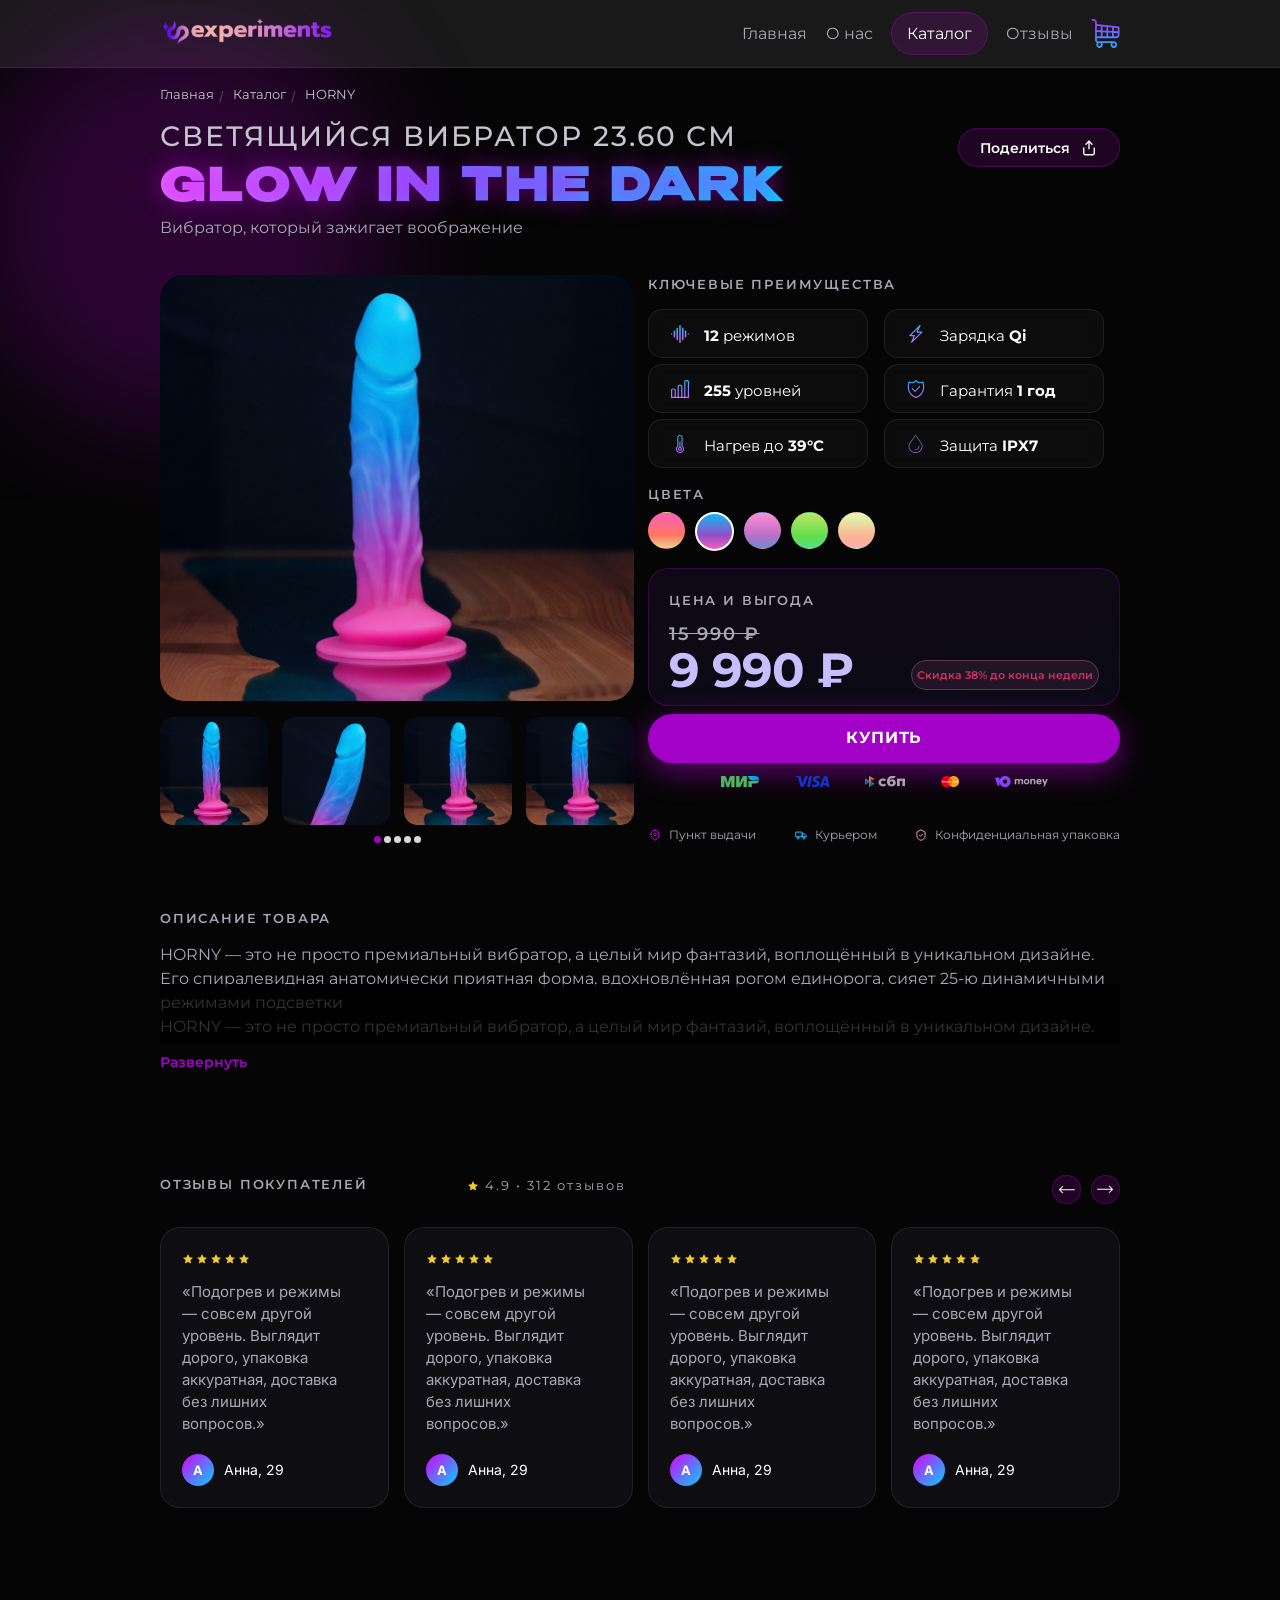
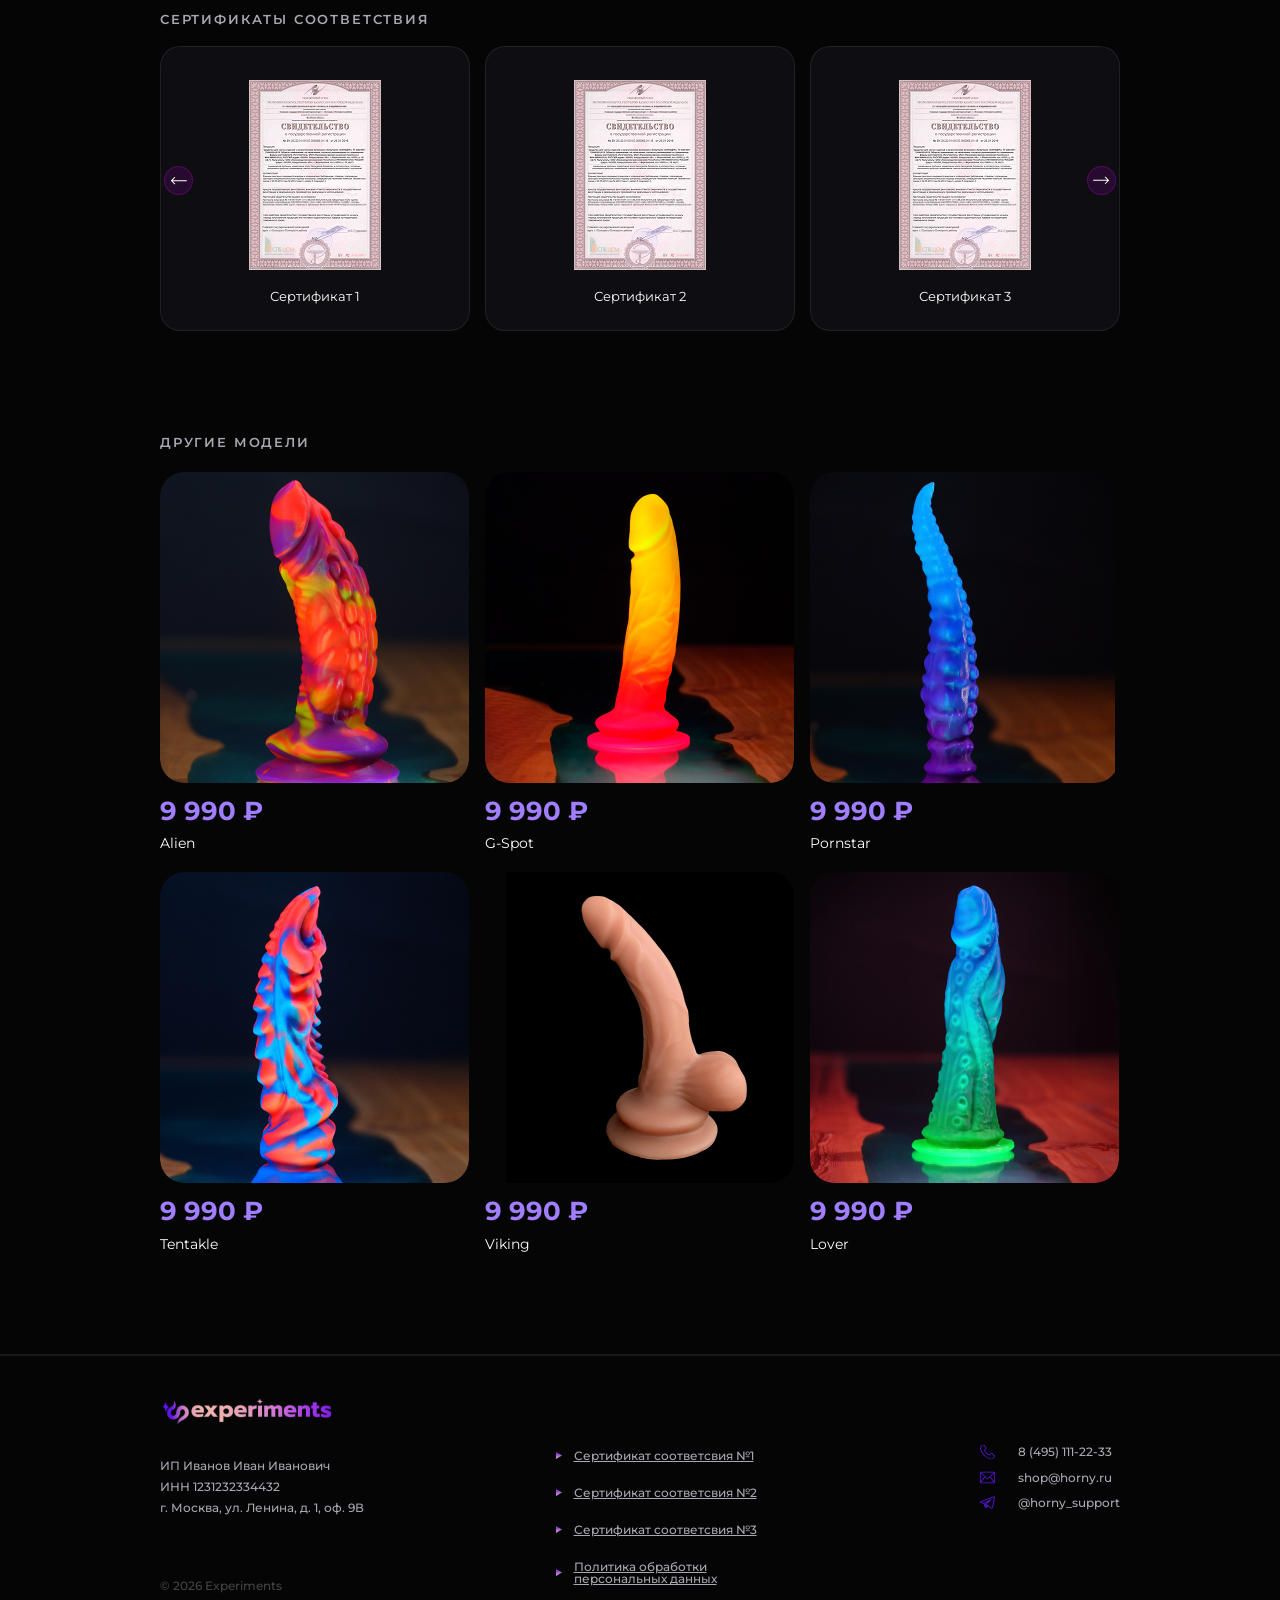
==== index.html @ c132670d "add files" ====
<!DOCTYPE html>
<html lang="en">
<head>
    <meta charset="UTF-8">
    <meta name="viewport" content="width=device-width, initial-scale=1, minimum-scale=1, maximum-scale=1" /
    <title></title>
    <link rel="preconnect" href="https://fonts.googleapis.com">
    <link rel="preconnect" href="https://fonts.gstatic.com" crossorigin>
    <link href="https://fonts.googleapis.com/css2?family=Inter:ital,opsz,wght@0,14..32,100..900;1,14..32,100..900&family=Montserrat:ital,wght@0,100..900;1,100..900&display=swap" rel="stylesheet">

    <link rel="stylesheet" href="css/swiper-bundle.min.css">
    <link rel="stylesheet" href="css/main.css">
</head>
<body>
<header>
    <nav class="nav">
        <div class="container">
            <div class="nav__content df a-center">
                <a href="/" class="nav__logo">
                    <img src="images/logo.svg" alt="logo">
                </a>
                <ul class="menu df a-center ">
                    <li class="menu__item">
                        <a href="" class="menu__link">Главная</a>
                    </li>
                    <li class="menu__item">
                        <a href="" class="menu__link">О нас</a>
                    </li>
                    <li class="menu__item menu__item--active">
                        <a href="" class="menu__link">Каталог</a>
                    </li>
                    <li class="menu__item">
                        <a href="" class="menu__link">Отзывы</a>
                    </li>
                </ul>
                <button class="btn btn__cart">
                </button>

                <button class="btn btn__menu">
                </button>
            </div>
        </div>
    </nav>
</header>
<main>
    <section class="product">
        <div class="container">
            <ul class="breadcrumbs df a-center">
                <li class="breadcrumbs__item pr">
                    <a href="" class="breadcrumbs__link">Главная   </a>
                </li>
                <li class="breadcrumbs__item pr">
                    <a href="" class="breadcrumbs__link">Каталог   </a>
                </li>
                <li class="breadcrumbs__item pr breadcrumbs__item--current">
                    <a href="" class="breadcrumbs__link">HORNY   </a>
                </li>
            </ul>
            <div class="product__top df j-spc-btw">
                <div class="product__top--left">
                    <div class="product__sub">СВЕТЯЩИЙСЯ ВИБРАТОР 23.60 СМ</div>
                    <h1 class="product__title">GLOW IN THE DARK </h1>
                    <h1 class="product__title product__title--mob">HORNY</h1>
                    <p class="product__desc">Вибратор, который зажигает воображение</p>
                </div>
                <div class="product__top--right">
                    <button class="btn btn__share">
                        Поделиться
                    </button>
                </div>

            </div>
            <div class="product__bottom df">
                <div class="product__gallery">
                    <div style="" class="product-gallery swiper">
                        <div class="swiper-wrapper">
                            <div class="swiper-slide">
                                <img src="images/product1.png" alt="product1">
                            </div>
                            <div class="swiper-slide">
                                <img src="images/product1.png" alt="product1">
                            </div>
                            <div class="swiper-slide">
                                <img src="images/product1.png" alt="product1">
                            </div>
                            <div class="swiper-slide">
                                <img src="images/product1.png" alt="product1">
                            </div>
                            <div class="swiper-slide">
                                <img src="images/product1.png" alt="product1">
                            </div>

                        </div>
                    </div>
                    <div thumbsSlider="" class="swiper product-thumb">
                        <div class="swiper-wrapper">
                            <div class="swiper-slide">
                                <img src="images/product1.png" alt="product1">
                            </div>
                            <div class="swiper-slide">
                                <img src="images/product2.png" alt="product1">
                            </div>
                            <div class="swiper-slide">
                                <img src="images/product3.png" alt="product1">
                            </div>
                            <div class="swiper-slide">
                                <img src="images/product4.png" alt="product1">
                            </div>
                            <div class="swiper-slide">
                                <img src="images/product5.png" alt="product1">
                            </div>
                        </div>
                        <div class="swiper-pagination"></div>
                    </div>
                </div>
                <div class="product__info">
                    <div class="product__features">
                        <h3 class="product__info--title">Ключевые преимущества</h3>
                        <div class="features df f-wrap">
                            <div class="feature__item pr"><span>12</span> режимов</div>
                            <div class="feature__item pr">Зарядка <span> Qi</span></div>
                            <div class="feature__item pr"><span>255</span> уровней</div>
                            <div class="feature__item pr">Гарантия <span>1 год</span></div>
                            <div class="feature__item pr">Нагрев до <span>39°C</span></div>
                            <div class="feature__item pr">Защита <span>IPX7</span></div>
                        </div>
                    </div>
                    <div class="product__color">
                        <h3 class="product__info--title">Цвета</h3>
                        <div class="colors df f-wrap">
                            <div class="color__item pr"><span></span></div>
                            <div class="color__item color__item--selected pr"><span></span></div>
                            <div class="color__item pr"><span></span></div>
                            <div class="color__item pr"><span></span></div>
                            <div class="color__item pr"><span></span></div>
                        </div>
                    </div>
                    <div class="product__price">
                        <h3 class="product__info--title">Цена и выгода</h3>
                        <div class="price df a-end j-spc-btw">
                            <div class="price__left df f-column j-end">
                                <span class="old__price">15 990 ₽</span>
                                <span class="current__price">9 990 ₽</span>
                            </div>
                            <div class="price__right">
                                <span class="price__sale">Скидка 38% до конца недели</span>
                            </div>
                        </div>
                    </div>
                    <button class="btn btn__buy">
                        Купить
                    </button>
                    <p class="mob__text dn">Конфиденциальная упаковка · Безопасная оплата</p>
                    <div class="pay__list df j-center a-center">
                        <img src="images/mir.png" alt="mir">
                        <img src="images/visa.png" alt="visa">
                        <img src="images/sbp.png" alt="sbp">
                        <img src="images/master.png" alt="master">
                        <img src="images/yumoney.png" alt="yumoney">
                    </div>
                    <div class="delivery__list df j-spc-btw">
                        <div class="delivery__item df a-center">
                            <svg xmlns="http://www.w3.org/2000/svg" width="14" height="14" viewBox="0 0 14 14" fill="none">
                                <path d="M7 12.2507C7 12.2507 11.0833 9.62565 11.0833 6.41732C11.0833 5.88109 10.9777 5.35011 10.7725 4.85469C10.5673 4.35928 10.2665 3.90914 9.88736 3.52996C9.50818 3.15079 9.05804 2.85002 8.56263 2.64481C8.06722 2.4396 7.53624 2.33398 7 2.33398C6.46377 2.33398 5.93279 2.4396 5.43738 2.64481C4.94197 2.85002 4.49182 3.15079 4.11265 3.52996C3.73348 3.90914 3.4327 4.35928 3.2275 4.85469C3.02229 5.35011 2.91667 5.88109 2.91667 6.41732C2.91667 9.62565 7 12.2507 7 12.2507Z" stroke="#D900FF"/>
                                <path d="M6.99999 7.69948C7.70876 7.69948 8.28333 7.12491 8.28333 6.41615C8.28333 5.70738 7.70876 5.13281 6.99999 5.13281C6.29123 5.13281 5.71666 5.70738 5.71666 6.41615C5.71666 7.12491 6.29123 7.69948 6.99999 7.69948Z" stroke="#D900FF"/>
                            </svg>
                            Пункт выдачи
                        </div>
                        <div class="delivery__item df a-center">
                            <svg xmlns="http://www.w3.org/2000/svg" width="14" height="14" viewBox="0 0 14 14" fill="none">
                                <path d="M1.75 4.08398H8.16667V8.75065H1.75V4.08398Z" stroke="#24BAFF"/>
                                <path d="M8.16666 5.83398H10.5L12.25 7.58398V8.75065H8.16666V5.83398Z" stroke="#24BAFF" stroke-linejoin="round"/>
                                <path d="M4.08333 11.0833C4.72766 11.0833 5.25 10.561 5.25 9.91667C5.25 9.27233 4.72766 8.75 4.08333 8.75C3.439 8.75 2.91666 9.27233 2.91666 9.91667C2.91666 10.561 3.439 11.0833 4.08333 11.0833Z" stroke="#24BAFF"/>
                                <path d="M9.91667 11.0833C10.561 11.0833 11.0833 10.561 11.0833 9.91667C11.0833 9.27233 10.561 8.75 9.91667 8.75C9.27233 8.75 8.75 9.27233 8.75 9.91667C8.75 10.561 9.27233 11.0833 9.91667 11.0833Z" stroke="#24BAFF"/>
                            </svg>
                            Курьером
                        </div>
                        <div class="delivery__item df a-center">
                            <svg xmlns="http://www.w3.org/2000/svg" width="14" height="14" viewBox="0 0 14 14" fill="none">
                                <path d="M7 1.75L11.0833 4.08333V7.58333C11.0833 10.2083 9.21667 11.9 7 12.25C4.78333 11.9 2.91667 10.2083 2.91667 7.58333V4.08333L7 1.75Z" stroke="#EC9FB3" stroke-linejoin="round"/>
                                <path d="M5.54167 7.29167L6.59167 8.34167L8.63333 6.125" stroke="#EC9FB3" stroke-linecap="round" stroke-linejoin="round"/>
                            </svg>
                            Конфиденциальная упаковка
                        </div>
                    </div>
                </div>
            </div>
            <div class="product__more">
                <h3 class="product__info--title">Описание товара</h3>
                <div class="product__more--desc">
                    <p>HORNY — это не просто премиальный вибратор, а целый мир фантазий, воплощённый в уникальном дизайне. Его спиралевидная анатомически приятная форма, вдохновлённая рогом единорога, сияет 25-ю динамичными режимами подсветки
                       <br> HORNY — это не просто премиальный вибратор, а целый мир фантазий, воплощённый в уникальном дизайне. Его спиралевидная анатомически приятная форма, вдохновлённая рогом единорога, сияет 25-ю динамичными режимами подсветки

                    </p>

                </div>
                <button class="btn btn__more">Развернуть</button>
            </div>

        </div>
    </section>
    <section class="reviews">
        <div class="container">
            <div class="reviews__top df">
                <h2 class="section__title">Отзывы покупателей</h2>
                <div class="review__info df a-center">
                    <svg xmlns="http://www.w3.org/2000/svg" width="10" height="10" viewBox="0 0 10 10" fill="none">
                        <path d="M5 0L6.545 3.13L10 3.635L7.5 6.07L8.09 9.51L5 7.885L1.91 9.51L2.5 6.07L0 3.635L3.455 3.13L5 0Z" fill="#F1C82E"/>
                    </svg>
                    <span>4.9 • 312 отзывов</span>

                </div>
                <div class="swiper-button-next"></div>
                <div class="swiper-button-prev"></div>
            </div>
            <div class="review__list swiper">
                <div class="swiper-wrapper">
                    <div class="swiper-slide review__item">
                        <img src="images/star.svg" alt="star">
                        <p class="review__text">«Подогрев и режимы
                            — совсем другой
                            уровень. Выглядит
                            дорого, упаковка
                            аккуратная, доставка
                            без лишних
                            вопросов.»</p>
                        <div class="review__author df a-center">
                            <div class="review__img">
                                А
                            </div>
                            Анна, 29
                        </div>
                    </div>
                    <div class="swiper-slide review__item">
                        <img src="images/star.svg" alt="star">
                        <p class="review__text">«Подогрев и режимы
                            — совсем другой
                            уровень. Выглядит
                            дорого, упаковка
                            аккуратная, доставка
                            без лишних
                            вопросов.»</p>
                        <div class="review__author df a-center">
                            <div class="review__img">
                                А
                            </div>
                            Анна, 29
                        </div>
                    </div>
                    <div class="swiper-slide review__item">
                        <img src="images/star.svg" alt="star">
                        <p class="review__text">«Подогрев и режимы
                            — совсем другой
                            уровень. Выглядит
                            дорого, упаковка
                            аккуратная, доставка
                            без лишних
                            вопросов.»</p>
                        <div class="review__author df a-center">
                            <div class="review__img">
                                А
                            </div>
                            Анна, 29
                        </div>
                    </div>
                    <div class="swiper-slide review__item">
                        <img src="images/star.svg" alt="star">
                        <p class="review__text">«Подогрев и режимы
                            — совсем другой
                            уровень. Выглядит
                            дорого, упаковка
                            аккуратная, доставка
                            без лишних
                            вопросов.»
                            «Подогрев и режимы
                            — совсем другой
                            уровень. Выглядит
                            дорого, упаковка
                            аккуратная, доставка
                            без лишних
                            вопросов.»</p>
                        <div class="review__author df a-center">
                            <div class="review__img">
                                А
                            </div>
                            Анна, 29
                        </div>
                    </div>
                    <div class="swiper-slide review__item">
                        <img src="images/star.svg" alt="star">
                        <p class="review__text">«Подогрев и режимы
                            — совсем другой
                            уровень. Выглядит
                            дорого, упаковка
                            аккуратная, доставка
                            без лишних
                            вопросов.»</p>
                        <div class="review__author df a-center">
                            <div class="review__img">
                                А
                            </div>
                            Анна, 29
                        </div>
                    </div>
                    <div class="swiper-slide review__item">
                        <img src="images/star.svg" alt="star">
                        <p class="review__text">«Подогрев и режимы
                            — совсем другой
                            уровень. Выглядит
                            дорого, упаковка
                            аккуратная, доставка
                            без лишних
                            вопросов.»</p>
                        <div class="review__author df a-center">
                            <div class="review__img">
                                А
                            </div>
                            Анна, 29
                        </div>
                    </div>
                    <div class="swiper-slide review__item">
                        <img src="images/star.svg" alt="star">
                        <p class="review__text">«Подогрев и режимы
                            — совсем другой
                            уровень. Выглядит
                            дорого, упаковка
                            аккуратная, доставка
                            без лишних
                            вопросов.»</p>
                        <div class="review__author df a-center">
                            <div class="review__img">
                                А
                            </div>
                            Анна, 29
                        </div>
                    </div>
                </div>
                <div class="swiper-pagination"></div>
            </div>
        </div>
    </section>
    <section class="certificates">
        <div class="container">
            <h2 class="section__title">Сертификаты соответствия</h2>
            <div class="certificate__list swiper  df">
                <div class="swiper-wrapper">
                    <div class="swiper-slide">
                        <div class="certificate__item">
                            <img src="images/certificate.png" alt="certificate">
                            <h3>Сертификат 1</h3>
                        </div>
                    </div>
                    <div class="swiper-slide">
                        <div class="certificate__item">
                            <img src="images/certificate.png" alt="certificate">
                            <h3>Сертификат 2</h3>
                        </div>
                    </div>
                    <div class="swiper-slide">
                        <div class="certificate__item">
                            <img src="images/certificate.png" alt="certificate">
                            <h3>Сертификат 3</h3>
                        </div>
                    </div>
                </div>
                <div class="swiper-button-next"></div>
                <div class="swiper-button-prev"></div>
            </div>
        </div>
    </section>
    <section class="related">
        <div class="container">
            <h2 class="section__title">Другие модели</h2>
            <div class="product__list df f-wrap">
                <div class="product__item">
                    <img src="images/p1.png" alt="p1">
                    <h3 class="product__item--price">9 990 ₽</h3>
                    <h4 class="product__item--title">Alien</h4>
                </div>
                <div class="product__item">
                    <img src="images/p2.png" alt="p1">
                    <h3 class="product__item--price">9 990 ₽</h3>
                    <h4 class="product__item--title">G-Spot</h4>
                </div>
                <div class="product__item">
                    <img src="images/p3.png" alt="p1">
                    <h3 class="product__item--price">9 990 ₽</h3>
                    <h4 class="product__item--title">Pornstar</h4>
                </div>
                <div class="product__item">
                    <img src="images/p4.png" alt="p1">
                    <h3 class="product__item--price">9 990 ₽</h3>
                    <h4 class="product__item--title">Tentakle</h4>
                </div>
                <div class="product__item">
                    <img src="images/p5.png" alt="p1">
                    <h3 class="product__item--price">9 990 ₽</h3>
                    <h4 class="product__item--title">Viking</h4>
                </div>
                <div class="product__item">
                    <img src="images/p6.png" alt="p1">
                    <h3 class="product__item--price">9 990 ₽</h3>
                    <h4 class="product__item--title">Lover</h4>
                </div>

            </div>
        </div>
    </section>
</main>
<footer>
    <div class="container">
        <div class="footer__top">
            <a href="/" class="footer__logo">
                <img src="images/logo.svg" alt="logo">
            </a>
        </div>
        <div class="footer__content df j-spc-btw">
            <div class="footer__col">

                <p>ИП Иванов Иван Иванович <br>
                ИНН 1231232334432 <br>
                г. Москва, ул. Ленина, д. 1, оф. 9В</p>
            </div>
            <div class="footer__col">
                <a href="" class="footer__link">Сертификат соответсвия №1</a>
                <a href="" class="footer__link">Сертификат соответсвия №2</a>
                <a href="" class="footer__link">Сертификат соответсвия №3</a>
                <a href="" class="footer__link">Политика обработки персональных данных</a>
            </div>
            <div class="footer__col">
                <a href="tel:8 (495) 111-22-33" class="footer__tel df">8 (495) 111-22-33</a>
                <a href="mailto:shop@horny.ru" class="footer__email df">shop@horny.ru</a>
                <a href="https://t.me/horny_support" class="footer__tg df">@horny_support</a>
            </div>
        </div>
        <div class="footer__bottom">
            <p>© 2026 Experiments</p>
        </div>
    </div>
</footer>
<script src="js/swiper-bundle.min.js"></script>
<script src="js/main.js"></script>
</body>
</html>
---- css/main.css ----
@font-face {
    font-family: 'Benzin-Bold';
    src: url('../fonts/benzin-bold.woff2') format('woff');
}
*{
    box-sizing: border-box;
    padding: 0;
    margin: 0;
    font-family: "Montserrat", sans-serif;
    z-index: 1;
    color: #A8A8B3;
}

body{
    background: #050505;
    position: relative;

}
body:before{
    content: '';
    background: url('../images/bg.svg') no-repeat;
    position: absolute;
    top: 0;
    left: 0;
    width: 500px;
    height: 500px;
    z-index: 0;
}
img{
    max-width: 100%;
}
.df{
    display: flex;
}
.dn{
    display: none;
}
.pr{
    position: relative;
}
.a-center{
    align-items: center;
}
.j-center{
    justify-content: center;
}
.j-spc-btw{
    justify-content: space-between;
}
.j-end{
    justify-content: flex-end;
}
.f-wrap{
    flex-wrap: wrap;
}
.a-end{
    align-items: flex-end;
}
.f-column{
    flex-direction: column;
}
a{
    text-decoration: none;
}
a:hover{
    color: #DD7FB7;
}
ul{
    list-style: none;
}
.container{
    max-width: 960px;
    width: 100%;
    margin: 0 auto;
    height: 100%;
}

.btn{
    display: flex;
    align-items: center;
    justify-content: center;
    border: none;
    background: transparent;
    cursor: pointer;
    position: relative;
    transition: all .3s;
}

header{
    background: #FFFFFF14;
    border-bottom: 1px solid #FFFFFF14;
    padding-top: 14.5px;
    padding-bottom: 14.5px;
    height: 68px;
}
.nav{
    height: 100%;
}
.nav__content{
    height: 100%;
}
.menu{
    margin-left: auto;
    gap: 17px;
}
.menu__link{

    border-radius: 999px;
    border: 1px solid transparent;
    color: #A8A8B3;
    transition: all .3s;
}
.menu__item--active .menu__link{
    background: rgba(217, 0, 255, 0.11999999731779099);
    border: 1px solid rgba(217, 0, 255, 0.25);
    color: #fff;
    padding: 11px 15px;
}
.btn__cart{
    width: 29px;
    height: 29px;
    background: url('../images/cart.svg') no-repeat;
    background-size: 100% 100%;
    margin-left: 17px;
}

.breadcrumbs{
    gap: 19px;
    margin-top: 16px;
}
.breadcrumbs__item:not(:last-child):after{
    content: '/';
    font-family: 'Inter', sans-serif;
    font-weight: 400;
    font-size: 13px;
    line-height: 20px;
    text-align: left;
    position: absolute;
    color: rgba(255, 255, 255, 0.25);
    right: -10px;
    top: 2px;
}
.breadcrumbs__link{
    font-weight: 400;
    font-size: 13px;
    line-height: 20px;
    color: #c5c5cf;
}
.breadcrumbs__link:hover{
    color: #DD7FB7;
}
.breadcrumbs__item--current .breadcrumbs__link{
    pointer-events: none;
}
.product__top{
    margin-top: 24px;
}
.product__sub{
    font-weight: 500;
    font-size: 28px;
    line-height: 16.5px;
    letter-spacing: 1.98px;
    text-align: left;
    text-transform: uppercase;
    color: #c5c5cf;
    margin-bottom: 9px;
}
.product__title{
    font-size: 43px;
    line-height: 72px;
    letter-spacing: 4.32px;
    text-align: left;
    font-family: 'Benzin-Bold', sans-serif;
   background: linear-gradient(90deg, #E066FF 0%, #7B61FF 45%, #00D2FF 100%);
    text-shadow: 0px 0px 24px rgba(217, 0, 255, 0.45);
    color: transparent;
    background-clip: text;
}
.product__title--mob{
    display: none;
}
.product__desc{
    font-weight: 400;
    font-size: 16px;
    line-height: 24px;
    text-align: left;
    margin-top: -10px;
    color: #a8a8b3;
}
.btn__share{
    width: 162px;
    height: 39px;
    border-radius: 999px;
    padding: 8px 21px;
    justify-content: flex-start;
    background: rgba(217, 0, 255, 0.11999999731779099);

    border: 1px solid rgba(217, 0, 255, 0.25);

    color: #ffffff;
    font-size: 14px;
    font-weight: 600;

}
.btn__share:after{
    content: '';
    position: absolute;
    width: 18px;
    height: 18px;
    right: 21px;
    background: url('../images/share.svg') no-repeat;
}
.product__bottom{
    gap: 14px;
    margin-top: 35px;
}
.product__gallery{
    max-width: 474px;
    width: 100%;
}

.product__info{
    width: calc(100% - 458px);

}

.product__info--title{
    font-weight: 600;
    font-size: 13px;
    line-height: 19.5px;
    letter-spacing: 1.82px;
    text-align: left;
    text-transform: uppercase;

    color: #a8a8b3;
    margin-bottom: 15px;
}
.features{
    gap: 6px 16px;
}
.feature__item{
    width: calc(100%/2 - 16px);
    padding: 15px 22px 15px 55px;
    background: rgba(255, 255, 255, 0.029999999329447746);
    border: 1px solid rgba(255, 255, 255, 0.08);
    border-radius: 14px;
    font-weight: 400;
    font-size: 15px;
    line-height: 22.799999237060547px;
    text-align: left;
    color: #ffffff;
    backdrop-filter: blur(8px);
    height: 49px;
}
.feature__item span{
    font-weight: 700;
    color: #ffffff;
}
.feature__item:before{
    content: '';
    position: absolute;
    width: 18px;
    height: 18px;
    left: 22px;
    top: 50%;
    transform: translateY(-50%);
}
.feature__item:first-child:before{
    background: url(../images/f1.svg) no-repeat;
    background-size: 100%;
}
.feature__item:nth-child(2):before{
    background: url(../images/f2.svg) no-repeat;
    background-size: 100% 100%;
}
.feature__item:nth-child(3):before{
    background: url(../images/f3.svg) no-repeat;
    background-size: 100% 100%;
}
.feature__item:nth-child(4):before{
    background: url(../images/f4.svg) no-repeat;
    background-size: 100% 100%;
}
.feature__item:nth-child(5):before{
    background: url(../images/f5.svg) no-repeat;
    background-size: 100% 100%;
}
.feature__item:nth-child(6):before{
    background: url(../images/f6.svg) no-repeat;
    background-size: 100% 100%;
}
.product__color{
    margin-top: 17px;
}
.colors{
    gap: 10px;
}
.color__item{
    width: 35px;
    height: 35px;
    border-radius: 100%;
    border: 1px solid transparent;
    overflow: hidden;
    box-sizing: content-box;
}
.product__color .product__info--title{
    margin-bottom: 7px;
}

.color__item--selected{
    border: 2px solid #FFFFFF;
}

.color__item:first-child{
    background: linear-gradient(180deg, #FE5EBA 0%, #FF7862 63.94%, #E4D589 100%);

}
.color__item:nth-child(2){
    background: linear-gradient(180deg, #10B9F4 0%, #954DC7 61.06%, #F061BE 100%);

}
.color__item:nth-child(3){
    background: linear-gradient(180deg, #FF8CD3 0%, #B86EC7 66.83%, #6890CF 100%);


}
.color__item:nth-child(4){
    background: linear-gradient(180deg, #BDE663 0%, #63DD4C 66.83%, #4EE28B 100%);
}
.color__item:nth-child(5){
    background: linear-gradient(180deg, #DEFFAF 0%, #FBB493 66.83%, #FFACB4 100%);
}
.product__price{
    margin-top: 17px;
    padding: 22px 20px 20px;
    background: linear-gradient(173.24deg, rgba(217, 0, 255, 0.08) -122.24%, rgba(0, 210, 255, 0.05) 222.24%);

    border: 1px solid rgba(217, 0, 255, 0.2);
    border-radius: 20px;
}
.price__sale{
    font-weight: 600;
    font-size: 11px;
    line-height: 20px;
    text-align: center;
    background: rgba(216, 112, 186, 0.1);

    border: 1px solid rgba(215, 108, 182, 0.35);
    border-radius: 999px;
    padding: 7px 5px;
    color: #cc3266;
}
.old__price{
    font-weight: 600;
    font-size: 18px;
    line-height: 19.5px;
    letter-spacing: 1.82px;
    text-align: left;
    text-transform: uppercase;
    text-decoration: line-through;
    color: #a8a8b3;
    margin-bottom: 10px;
}
.current__price{
    font-weight: 700;
    font-size: 48px;
    line-height: 30px;
    letter-spacing: -0.96px;
    color: #c7befd;
}

.btn__buy{
    width: 100%;
    height: 49px;
    background: rgba(255, 255, 255, 0.002);
    border-radius: 999px;
    box-shadow:  0px 8px 32px 0px #D900FF73, 0px 4px 4px rgba(0, 0, 0, 0.25);
    background: linear-gradient(95.23deg, #A301C8 0%, #A301C8 100%);
    font-weight: 700;
    font-size: 16px;
    line-height: 24px;
    letter-spacing: 0.64px;
    text-align: center;
    text-transform: uppercase;
    color: #ffffff;
    margin-top: 8px;
}
.btn__buy:hover{
    background: linear-gradient(95.23deg, #A301C8 0%, #5008EF 100%);

}
.pay__list{
    margin-top: 13px;
    gap: 35px;
}
.delivery__list{
    margin-top: 38px;
}
.delivery__item{
    gap: 7px;
    font-weight: 400;
    font-size: 12px;
    line-height: 18px;
    color: #a8a8b3;

}
.swiper {
    width: 100%;
    height: 100%;
}
.swiper-slide {
    text-align: center;
    font-size: 18px;
    display: flex;
    justify-content: center;
    align-items: center;
}

.swiper-slide img {
    display: block;
    width: 100%;
    height: 100%;
    object-fit: cover;
}


.swiper {
    width: 100%;
    height: 100%;
    margin-left: auto;
    margin-right: auto;
}

.swiper-slide {
    background-size: cover;
    background-position: center;
}

.product-thumb {
    width: 100%;
    height: auto;
    padding-bottom: 26px;
}
.product-thumb img{
    border-radius: 13px;
}

.product-gallery {
    height: 426px;
    box-sizing: border-box;
    margin-bottom: 16px;
}


.product-gallery .swiper-slide {
    height: 100%;
    border-radius: 24px;
}
.product-gallery .swiper-slide img{
    border-radius: 24px;
}
.product-thumb .swiper-slide{
    border-radius: 13px;
    height: 108px;
}
.product-gallery .swiper-slide-thumb-active {
    opacity: 1;
}

.swiper-slide img {
    display: block;
    width: 100%;
    height: 100%;
    object-fit: cover;
}
.swiper-pagination-bullet{
    width: 7px;
    height: 7px;
    border-radius: 100%;
    background: #D9D9D9;
    margin: 0!important;
    opacity: 1;
}
.swiper-pagination-bullet-active{
    background: #A301C8;
}
.swiper-pagination{
    display: flex;
    justify-content: center;
    gap: 3px;
}
.product__more{
    margin-top: 58px;
}
.product__more--desc p{
    font-weight: 400;
    font-size: 16px;
    line-height: 24px;
    text-align: left;

    color: #a8a8b3;

}
.btn__more{
    font-weight: 600;
    font-size: 14px;
    line-height: 21px;
    text-align: center;
    margin-top: 8px;
    color: #a301c8;
}
.product__more--desc{
    height: 101px;
    position: relative;
    overflow: hidden;
}
.product__more--desc:after{
    content: '';
    height: 60px;
    width: 100%;
    background: rgba(0,0,0, .7);
    position: absolute;
    bottom: 0;
    z-index: 1;
    left: 0;
}
.product__more--desc.open{
    height: auto;
}
.product__more--desc.open:after{
    display: none;
}
.reviews{
    padding-top: 102px;
}
.section__title{
    font-weight: 600;
    font-size: 13px;
    line-height: 19.5px;
    letter-spacing: 1.82px;
    text-align: left;
    text-transform: uppercase;

    color: #a8a8b3;
}
.reviews__top{
    gap: 100px;
    margin-bottom: 31px;
    position: relative;
}
.review__info{
    font-weight: 400;
    font-size: 13px;
    line-height: 21px;
    letter-spacing: 2px;
    text-align: left;
    text-transform: lowercase;
    gap: 7px;
    color: #ffffff;

}
.review__item{
    display: flex;
    flex-direction: column;
    background: #0d0d12;
    align-items: flex-start;
    border: 1px solid rgba(255, 255, 255, 0.08);
    border-radius: 20px;
    height: 281px;
    justify-content: flex-start;
    padding: 25px 21px 21px 21px;
}
.review__item img{
    width: 68px;
    object-fit: contain;
    height: 12px;
    margin-bottom: 16px;

}
.review__text{
    font-weight: 400;
    font-size: 15px;
    line-height: 22px;
    text-align: left;
    font-family: Inter, sans-serif;
    color: #a8a8b3;
    margin-bottom: 18px;
    height: 157px;
    overflow: auto;
    padding-right: 25px;
}
.review__img{
    width: 32px;
    height: 32px;
    border-radius: 100%;
    display: flex;
    align-items: center;
    justify-content: center;
    background: linear-gradient(135deg, #D900FF 0%, #00D2FF 100%);
    font-weight: 700;
    font-size: 13px;
    line-height: 19px;
    text-align: center;
    font-family: 'Inter', sans-serif;
    color: #ffffff;
}
.review__author{
    gap: 10px;
    font-weight: 400;
    font-size: 14px;
    line-height: 20px;
    text-align: left;
    font-family: 'Inter', sans-serif;
    color: #ffffff;
}
.certificates{
    padding-top: 102px;
}
.certificate__list{
    margin-top: 16px;
    gap: 15px;
}
.certificate__item{
    width: 100%;
    display: flex;
    flex-direction: column;
    align-items: center;
    justify-content: center;
    background: #0d0d12;

    border: 1px solid rgba(255, 255, 255, 0.08);
    border-radius: 20px;
    padding-top: 33px;
    padding-bottom: 24px;
}
.certificate__item h3{
    font-weight: 400;
    font-size: 13px;
    line-height: 20px;
    margin-top: 16px;
    color: #ffffff;
}
.certificate__item img{
    height: auto;
    width: auto;
}
.related{
    padding-top: 102px;
}
.product__list{
    gap: 20px 16px;
    margin-top: 20px;
}
.product__item{
    width: calc(100%/3 - 11px);
}
.product__item img{
    border-radius: 24px;
    margin-bottom: 6px;
}
.product__item h3{
    font-weight: 700;
    font-size: 26px;
    line-height: 1.4;
    color: #a07eff;
    margin-bottom: 6px;
}
.product__item h4{
    font-weight: 400;
    font-size: 14px;
    line-height: 1.2;
    text-align: left;
    text-transform: capitalize;
    color: #ffffff;
}
::-webkit-scrollbar {
    width: 2px;
}

/* Track */
::-webkit-scrollbar-track {
    background:#A301C863
}

/* Handle */
::-webkit-scrollbar-thumb {
    background:#D900FF7A
}

/* Handle on hover */
::-webkit-scrollbar-thumb:hover {
    background: #555;
}
.swiper-button-next{
    right: 0;
    width: 29px;
    margin-top: auto;
    top: auto;
    bottom: auto;
    height: 29px;
    background: rgba(217, 0, 255, 0.11999999731779099);
    display: flex;
    align-items: center;
    justify-content: center;
    border: 1px solid rgba(217, 0, 255, 0.25);
    border-radius: 999px;

}
.swiper-button-next:before{
    content: '';
    width: 100%;
    height: 100%;
    position: absolute;
    background: url('../images/arrow.svg') no-repeat;
    background-position: center center;
    transform: rotate(180deg);
}
.swiper-button-prev{
    right: 39px;
    left: auto;
    top: auto;
    margin-top: auto;
    width: 29px;
    bottom: auto;
    height: 29px;
    background: rgba(217, 0, 255, 0.11999999731779099);
    display: flex;
    align-items: center;
    justify-content: center;
    border: 1px solid rgba(217, 0, 255, 0.25);
    border-radius: 999px;

}
.swiper-button-prev:before{
    content: '';
    width: 100%;
    height: 100%;
    position: absolute;
    background: url('../images/arrow.svg') no-repeat;
    background-position: center center;
}
.swiper-button-next svg, .swiper-button-prev svg{
    display: none;
}
footer{
    margin-top: 102px;
    padding-top: 41px;
    border-top: 2px solid #FFFFFF14;
    padding-bottom: 41px;
}
.footer__logo{
    display: block;
}
.footer__col{
    padding-top: 15px;
}
.footer__col p{
    font-weight: 500;
    font-size: 12px;
    line-height: 21px;
    text-align: left;
    max-width: 300px;
    color: #a8a8b3;
    margin-top: 10px;
}

.footer__link{
    font-weight: 500;
    font-size: 12px;
    line-height: 12px;
    text-decoration-line: underline;
    padding-top: 5px;
    padding-bottom: 4px;
    color: #a8a8b3;
    display: flex;
    padding-left: 18px;
    margin-bottom: 16px;
    max-width: 233px;
    background: url('../images/footer-link.svg') no-repeat left center;
}
.footer__tel{
    font-weight: 500;
    font-size: 12px;
    line-height: 1.1;
    color: #a8a8b3;
    padding-left: 38px;
    background: url('../images/tel.svg')  no-repeat left center;
    margin-bottom: 12px;
}
.footer__email{
    font-weight: 500;
    font-size: 12px;
    line-height: 1.1;
    color: #a8a8b3;
    padding-left: 38px;
    background: url('../images/mail.svg')  no-repeat left center;
    margin-bottom: 12px;
}
.footer__tg{
    font-weight: 500;
    font-size: 12px;
    line-height: 1.1;
    color: #a8a8b3;
    padding-left: 38px;
    background: url('../images/tg.svg') no-repeat left center;
}

.footer__bottom p{
    font-weight: 500;
    font-size: 12px;
    line-height: 21px;
    text-align: left;
    color: #a8a8b3;
    opacity: 0.38;
    margin-top: -30px;
}
.btn__menu{
    display: none;
}
@media (max-width: 1024px){
    .container{
        max-width: 100%;
        padding-left: 20px;
        padding-right: 20px;
    }
    .product__gallery{
        max-width: 400px;
    }
    .product__info {
        width: calc(100% - 414px);
    }
}
@media (max-width: 900px){
    .product__sub{
        font-size: 24px;
    }
    .product__title{
        font-size: 38px;
    }
    .feature__item{
        font-size: 14px;
    }
    .current__price{
        font-size: 42px;
    }
    .old__price{
        font-size: 16px;
    }
    .product__bottom{
        flex-direction: column;
    }
    .product__gallery{
        max-width: 470px;
        margin: 0 auto;
    }
    .product__info{
        max-width: 100%;
        width: 100%;
    }

}
@media (max-width: 768px){
    .product__top{
        flex-direction: column;
        gap: 30px;
    }
    .btn__menu{
        margin-left: auto;
        display: flex;
        width: 42px;
        height: 42px;
        background: url('../images/menu.svg') no-repeat;
    }
    .btn__cart{
        display: none;
    }
    .menu{
        display: none;
    }
    .footer__content{
        flex-wrap: wrap;
    }
    .footer__bottom p{
        margin-top: 20px;
    }
    .menu.open{
        position: absolute;
        display: flex;
        flex-direction: column;
        justify-content: center;
        align-items: center;
        height: 300px;
        width: 100%;
        top: 60px;
        left: 0;
        z-index: 999;
        background: #200924;
        gap: 30px;
        border-bottom: 1px solid #FFFFFF14;
    }
}
@media (max-width: 600px){
    .product__title{
        display: none;
    }
    .product__title--mob{
        display: block;
        font-size: 21px;
        background-image: linear-gradient(90deg, #E066FF 0%, #7B61FF 45%, #00D2FF 100%);
        line-height: 24px;
        width: fit-content;
        letter-spacing: 4.32px;
    }
    .product__sub{
        font-size: 14px;
        line-height: 16px;
    }
    .breadcrumbs{
        display: none;
    }
    .product__desc{
        display: none;
    }
    .product__top--right{
        display: none;
    }
    header{
        height: 70px;
    }
    .product__bottom{
        margin-top: 7px;
    }
    .container{
        padding-left: 14px;
        padding-right: 14px;
    }
    .feature__item{
        font-size: 12px;
        width: calc(100%/2 - 3px);
        height: 37px;
        padding-top: 0;
        padding-bottom: 0;
        display: flex;
        align-items: center;
        padding-left: 48px;
        padding-right: 15px;
        gap: 5px;
    }
    .features{
        gap: 3px 6px;
    }
    .product__color{
        order: 1;
        margin-bottom: 28px;
    }
    .product__info{
        display: flex;
        flex-direction: column;
    }
    .product__features{
        order: 2;
        margin-bottom: 40px;
    }
    .product__price{
        order: 3;
        padding: 19px 20px;
        margin-top: 0;
    }
    .btn__buy{
        order: 4;
    }
    .pay__list{
        order: 5;
        margin-top: 10px;
    }
    .delivery__list{
        order: 6;
    }
    body:before{
        width: 100%;
    }
    .product-gallery{
        height: 298px;
    }
    .product-gallery .swiper-slide img{
        width: auto;
    }
    .product-thumb .swiper-slide{
        height: 79px;
    }
    .product__color{
        margin-top: 0;
    }
    .product__bottom{
        gap: 6px;
    }
    .price{
        flex-direction: column;
        align-items: flex-start;
        gap: 8px;
    }
    .price__left{
        display: flex;
        flex-direction: row-reverse;
        align-items: center;
        gap: 20px;
    }
    .current__price{
        line-height: 27px;
        font-size: 24px;
        font-weight: 800;
    }
    .old__price{
        font-size: 19px;
        margin-bottom: 0;
    }
    .price__sale{
        font-size: 9px;
        padding-top: 4px;
        padding-bottom: 3px;
        width: 164px;
        display: flex;
        justify-content: center;
    }
    .btn__buy{
        margin-top: 15px;
    }
    .mob__text{
        display: flex;
        order: 5;
        font-size: 8px;
        margin-top: 3px;
        text-align: center;
        justify-content: center;
        font-weight: 400;
    }
    .delivery__item:last-child{
        display: none;
    }
    .delivery__list{
        justify-content: center;
        gap: 38px;
        margin-top: 13px;
    }
    .reviews__top{
        flex-direction: column;
        gap: 2.5px;
    }
    .reviews__top .swiper-button-next,  .reviews__top  .swiper-button-prev{
        display: none;
    }
    .review__list{
        padding-bottom: 30px;
    }
    .review__text{
        font-size: 12px;
        line-height: 14px;
        padding-right: 0;
        margin-bottom: 0;
        margin-top: -10px;

    }
    .review__item{
        height: 185px;
        padding-right: 15px;
        padding-top: 13px;
        padding-left: 16px;
        padding-bottom: 13px;

    }
    .certificates{
        padding-top: 40px;
    }
    .related{
        padding-top: 40px;
    }
    .reviews{
        padding-top: 40px;
    }
    .certificate__item{
        max-width: 255px;
        width: 100%;
        padding-top: 19px;
        padding-bottom: 17px;
    }
    .certificate__item h3{
        margin-top: 10px;
    }
    .product__item h3{
        font-size: 12px;
        margin-bottom: 0;
    }
    .product__item h4{
        font-size: 10px;
        line-height: 1.2;
    }
    footer{
        margin-top: 40px;
        padding-top: 18px;
        padding-bottom: 18px;
    }
    .footer__col{
        width: 100%;
    }
    .footer__link:nth-child(-n+2){
        display: none;
    }
    .footer__link{
        font-size: 8px;
        padding-left: 13px;
        margin-bottom: 0;
    }
    .footer__col:nth-child(2){
        display: flex;
        flex-direction: row-reverse;
        justify-content: flex-end;
        gap: 28px;
    }
    .footer__link:nth-child(3){
        max-width: 65px;
        overflow: hidden;
        white-space: nowrap;

    }
    .footer__col p{
        font-size: 10px;
        line-height: 10px;
    }
    .footer__col p br:first-child{
        display: none;
    }
    .footer__tel, .footer__email, .footer__tg{
        padding-left: 26px;
    }
    .footer__col:nth-child(3){
        order: 1;
    }
    .footer__col:nth-child(1){
        order: 2;
        padding-top: 12px;
    }
    .footer__col:nth-child(2){
        order: 3;
        padding-top: 8px;
    }
    .footer__bottom p{
        margin-top: 0;
        line-height: 21px;
        font-size: 8px;
    }
    .product__item img{
        border-radius: 8px;
    }
    .product-gallery .swiper-slide img{
        border-radius: 12px;
    }
    .product-thumb img{
        border-radius: 8px;
    }
    .pay__list{
        gap: 23px;
    }
    .delivery__item{
        font-size: 10px;
    }
    .product__info--title{
        font-size: 12px;
    }
    .product__more--desc p{
        font-size: 12px;
        line-height: 14px;
    }
    .product__more--desc{
        height: 92px;
    }
    .product__more--desc:after{
        height: 52px;
    }
    .btn__more{
        font-size: 12px;
    }
    .review__img{
        width: 20px;
        height: 20px;
        font-size: 12px;
    }
    .review__author{
        font-size: 12px;
    }
    .certificate__list .swiper-button-prev{
        left: 0;
    }
    .certificate__list .swiper-button-next{
        right: 0;
    }

}
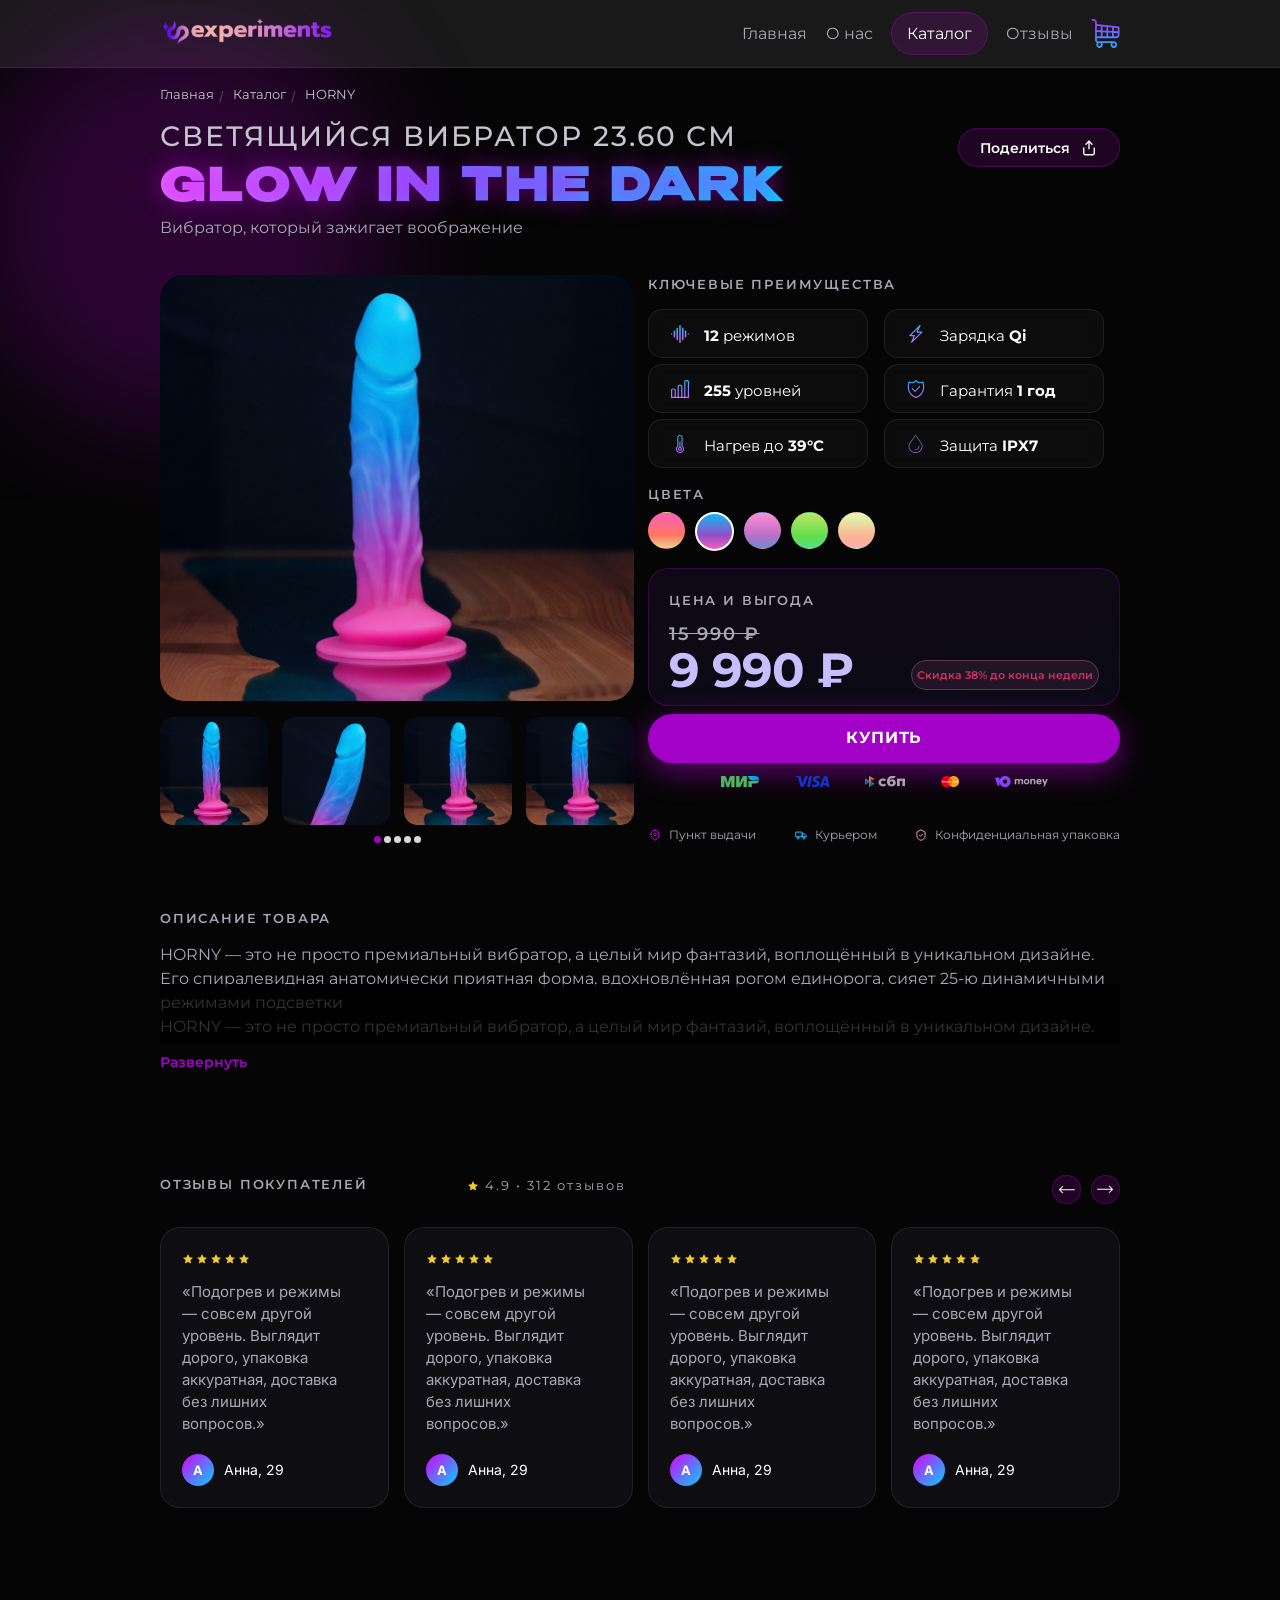
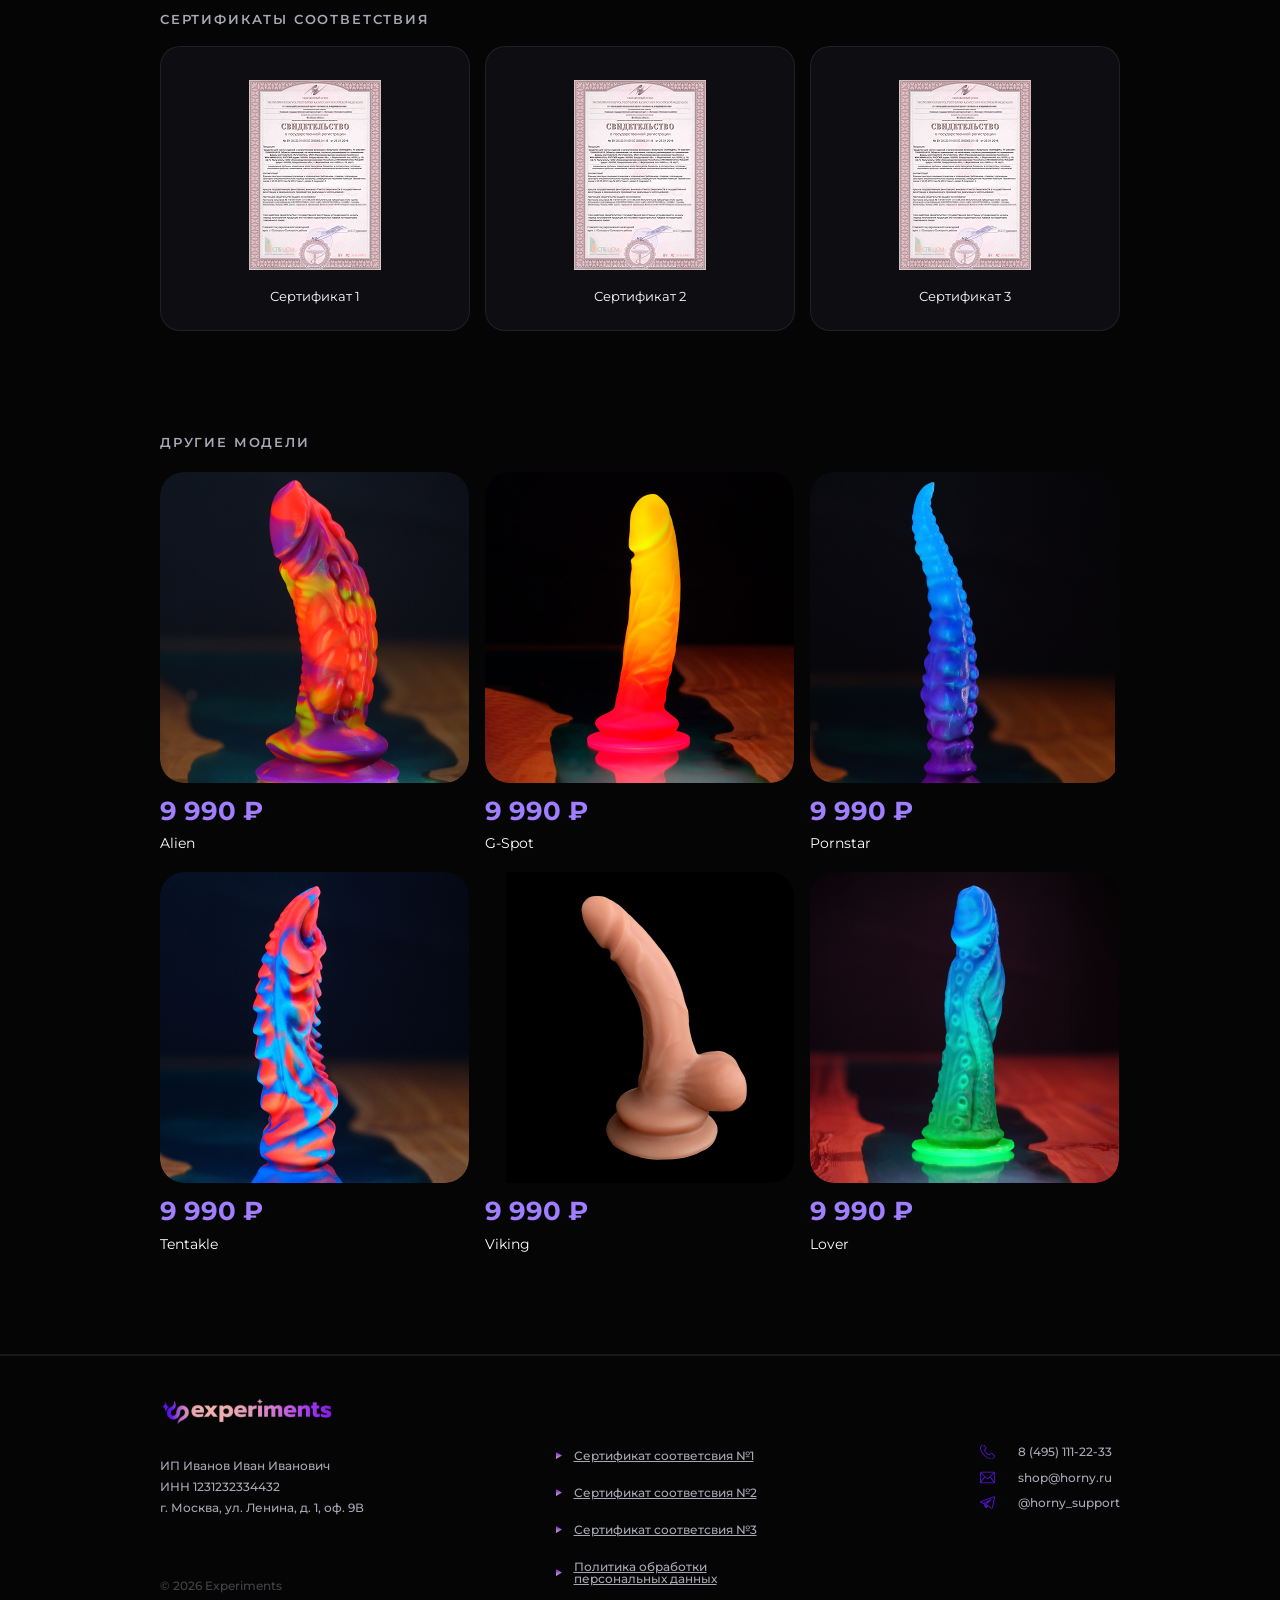
==== commit f20bb8ae: "add fixes" ====
--- a/index.html
+++ b/index.html
@@ -7,7 +7,7 @@
     <link rel="preconnect" href="https://fonts.googleapis.com">
     <link rel="preconnect" href="https://fonts.gstatic.com" crossorigin>
     <link href="https://fonts.googleapis.com/css2?family=Inter:ital,opsz,wght@0,14..32,100..900;1,14..32,100..900&family=Montserrat:ital,wght@0,100..900;1,100..900&display=swap" rel="stylesheet">
-
+    <link type="text/css" rel="stylesheet" href="css/lightgallery-bundle.min.css" />
     <link rel="stylesheet" href="css/swiper-bundle.min.css">
     <link rel="stylesheet" href="css/main.css">
 </head>
@@ -439,6 +439,9 @@
     </div>
 </footer>
 <script src="js/swiper-bundle.min.js"></script>
+<script src="js/lightgallery.umd.js"></script>
+<script src="js/lg-thumbnail.umd.js"></script>
+<script src="js/lg-zoom.umd.js"></script>
 <script src="js/main.js"></script>
 </body>
 </html>
--- a/css/lightgallery-bundle.min.css
+++ b/css/lightgallery-bundle.min.css
@@ -0,0 +1 @@
+@font-face{font-family:lg;src:url(../fonts/lg.woff2?io9a6k) format("woff2"),url(../fonts/lg.ttf?io9a6k) format("truetype"),url(../fonts/lg.woff?io9a6k) format("woff"),url(../fonts/lg.svg?io9a6k#lg) format("svg");font-weight:400;font-style:normal;font-display:block}.lg-icon{font-family:lg!important;speak:never;font-style:normal;font-weight:400;font-variant:normal;text-transform:none;line-height:1;-webkit-font-smoothing:antialiased;-moz-osx-font-smoothing:grayscale}.lg-container{font-family:system-ui,-apple-system,"Segoe UI",Roboto,"Helvetica Neue",Arial,"Noto Sans","Liberation Sans",sans-serif,"Apple Color Emoji","Segoe UI Emoji","Segoe UI Symbol","Noto Color Emoji"}.lg-next,.lg-prev{background-color:rgba(0,0,0,.45);border-radius:2px;color:#999;cursor:pointer;display:block;font-size:22px;margin-top:-10px;padding:8px 10px 9px;position:absolute;top:50%;z-index:1084;outline:0;border:none}.lg-next.disabled,.lg-prev.disabled{opacity:0!important;cursor:default}.lg-next:hover:not(.disabled),.lg-prev:hover:not(.disabled){color:#fff}.lg-single-item .lg-next,.lg-single-item .lg-prev{display:none}.lg-next{right:20px}.lg-next:before{content:"\e095"}.lg-prev{left:20px}.lg-prev:after{content:"\e094"}@-webkit-keyframes lg-right-end{0%{left:0}50%{left:-30px}100%{left:0}}@-moz-keyframes lg-right-end{0%{left:0}50%{left:-30px}100%{left:0}}@-ms-keyframes lg-right-end{0%{left:0}50%{left:-30px}100%{left:0}}@keyframes lg-right-end{0%{left:0}50%{left:-30px}100%{left:0}}@-webkit-keyframes lg-left-end{0%{left:0}50%{left:30px}100%{left:0}}@-moz-keyframes lg-left-end{0%{left:0}50%{left:30px}100%{left:0}}@-ms-keyframes lg-left-end{0%{left:0}50%{left:30px}100%{left:0}}@keyframes lg-left-end{0%{left:0}50%{left:30px}100%{left:0}}.lg-outer.lg-right-end .lg-object{-webkit-animation:lg-right-end .3s;-o-animation:lg-right-end .3s;animation:lg-right-end .3s;position:relative}.lg-outer.lg-left-end .lg-object{-webkit-animation:lg-left-end .3s;-o-animation:lg-left-end .3s;animation:lg-left-end .3s;position:relative}.lg-toolbar{z-index:1082;left:0;position:absolute;top:0;width:100%}.lg-media-overlap .lg-toolbar{background-image:linear-gradient(0deg,rgba(0,0,0,0),rgba(0,0,0,.4))}.lg-toolbar .lg-icon{color:#999;cursor:pointer;float:right;font-size:24px;height:47px;line-height:27px;padding:10px 0;text-align:center;width:50px;text-decoration:none!important;outline:medium none;will-change:color;-webkit-transition:color .2s linear;-o-transition:color .2s linear;transition:color .2s linear;background:0 0;border:none;box-shadow:none}.lg-toolbar .lg-icon.lg-icon-18{font-size:18px}.lg-toolbar .lg-icon:hover{color:#fff}.lg-toolbar .lg-close:after{content:"\e070"}.lg-toolbar .lg-maximize{font-size:22px}.lg-toolbar .lg-maximize:after{content:"\e90a"}.lg-toolbar .lg-download:after{content:"\e0f2"}.lg-sub-html{color:#eee;font-size:16px;padding:10px 40px;text-align:center;z-index:1080;opacity:0;-webkit-transition:opacity .2s ease-out 0s;-o-transition:opacity .2s ease-out 0s;transition:opacity .2s ease-out 0s}.lg-sub-html h4{margin:0;font-size:13px;font-weight:700}.lg-sub-html p{font-size:12px;margin:5px 0 0}.lg-sub-html a{color:inherit}.lg-sub-html a:hover{text-decoration:underline}.lg-media-overlap .lg-sub-html{background-image:linear-gradient(180deg,rgba(0,0,0,0),rgba(0,0,0,.6))}.lg-item .lg-sub-html{position:absolute;bottom:0;right:0;left:0}.lg-error-msg{font-size:14px;color:#999}.lg-counter{color:#999;display:inline-block;font-size:16px;padding-left:20px;padding-top:12px;height:47px;vertical-align:middle}.lg-closing .lg-next,.lg-closing .lg-prev,.lg-closing .lg-sub-html,.lg-closing .lg-toolbar{opacity:0;-webkit-transition:-webkit-transform .08 cubic-bezier(0,0,.25,1) 0s,opacity .08 cubic-bezier(0,0,.25,1) 0s,color .08 linear;-moz-transition:-moz-transform .08 cubic-bezier(0,0,.25,1) 0s,opacity .08 cubic-bezier(0,0,.25,1) 0s,color .08 linear;-o-transition:-o-transform .08 cubic-bezier(0,0,.25,1) 0s,opacity .08 cubic-bezier(0,0,.25,1) 0s,color .08 linear;transition:transform .08 cubic-bezier(0,0,.25,1) 0s,opacity .08 cubic-bezier(0,0,.25,1) 0s,color .08 linear}body:not(.lg-from-hash) .lg-outer.lg-start-zoom .lg-item:not(.lg-zoomable) .lg-img-wrap,body:not(.lg-from-hash) .lg-outer.lg-start-zoom .lg-item:not(.lg-zoomable) .lg-media-cont,body:not(.lg-from-hash) .lg-outer.lg-start-zoom .lg-item:not(.lg-zoomable) .lg-video-cont{opacity:0;-moz-transform:scale3d(.5,.5,.5);-o-transform:scale3d(.5,.5,.5);-ms-transform:scale3d(.5,.5,.5);-webkit-transform:scale3d(.5,.5,.5);transform:scale3d(.5,.5,.5);will-change:transform,opacity;-webkit-transition:-webkit-transform 250ms cubic-bezier(0,0,.25,1) 0s,opacity 250ms cubic-bezier(0,0,.25,1)!important;-moz-transition:-moz-transform 250ms cubic-bezier(0,0,.25,1) 0s,opacity 250ms cubic-bezier(0,0,.25,1)!important;-o-transition:-o-transform 250ms cubic-bezier(0,0,.25,1) 0s,opacity 250ms cubic-bezier(0,0,.25,1)!important;transition:transform 250ms cubic-bezier(0,0,.25,1) 0s,opacity 250ms cubic-bezier(0,0,.25,1)!important}body:not(.lg-from-hash) .lg-outer.lg-start-zoom .lg-item:not(.lg-zoomable).lg-complete .lg-img-wrap,body:not(.lg-from-hash) .lg-outer.lg-start-zoom .lg-item:not(.lg-zoomable).lg-complete .lg-media-cont,body:not(.lg-from-hash) .lg-outer.lg-start-zoom .lg-item:not(.lg-zoomable).lg-complete .lg-video-cont{opacity:1;-moz-transform:scale3d(1,1,1);-o-transform:scale3d(1,1,1);-ms-transform:scale3d(1,1,1);-webkit-transform:scale3d(1,1,1);transform:scale3d(1,1,1)}.lg-icon:focus-visible{color:#fff;border-radius:3px;outline:1px dashed rgba(255,255,255,.6)}.lg-toolbar .lg-icon:focus-visible{border-radius:8px;outline-offset:-5px}.lg-outer .lg-thumb-outer{background-color:#0d0a0a;width:100%;max-height:350px;overflow:hidden;float:left}.lg-outer .lg-thumb-outer.lg-grab .lg-thumb-item{cursor:-webkit-grab;cursor:-moz-grab;cursor:-o-grab;cursor:-ms-grab;cursor:grab}.lg-outer .lg-thumb-outer.lg-grabbing .lg-thumb-item{cursor:move;cursor:-webkit-grabbing;cursor:-moz-grabbing;cursor:-o-grabbing;cursor:-ms-grabbing;cursor:grabbing}.lg-outer .lg-thumb-outer.lg-dragging .lg-thumb{-webkit-transition-duration:0s!important;transition-duration:0s!important}.lg-outer .lg-thumb-outer.lg-rebuilding-thumbnails .lg-thumb{-webkit-transition-duration:0s!important;transition-duration:0s!important}.lg-outer .lg-thumb-outer.lg-thumb-align-middle{text-align:center}.lg-outer .lg-thumb-outer.lg-thumb-align-left{text-align:left}.lg-outer .lg-thumb-outer.lg-thumb-align-right{text-align:right}.lg-outer.lg-single-item .lg-thumb-outer{display:none}.lg-outer .lg-thumb{padding:5px 0;height:100%;margin-bottom:-5px;display:inline-block;vertical-align:middle}@media (min-width:768px){.lg-outer .lg-thumb{padding:10px 0}}.lg-outer .lg-thumb-item{cursor:pointer;float:left;overflow:hidden;height:100%;border-radius:2px;margin-bottom:5px;will-change:border-color}@media (min-width:768px){.lg-outer .lg-thumb-item{border-radius:4px;border:2px solid #fff;-webkit-transition:border-color .25s ease;-o-transition:border-color .25s ease;transition:border-color .25s ease}}.lg-outer .lg-thumb-item.active,.lg-outer .lg-thumb-item:hover{border-color:#a90707}.lg-outer .lg-thumb-item img{width:100%;height:100%;object-fit:cover;display:block}.lg-outer.lg-can-toggle .lg-item{padding-bottom:0}.lg-outer .lg-toggle-thumb:after{content:"\e1ff"}.lg-outer.lg-animate-thumb .lg-thumb{-webkit-transition-timing-function:cubic-bezier(.215,.61,.355,1);transition-timing-function:cubic-bezier(.215,.61,.355,1)}.lg-outer .lg-video-cont{text-align:center;display:inline-block;vertical-align:middle;position:relative}.lg-outer .lg-video-cont .lg-object{width:100%!important;height:100%!important}.lg-outer .lg-has-iframe .lg-video-cont{-webkit-overflow-scrolling:touch;overflow:auto}.lg-outer .lg-video-object{position:absolute;left:0;right:0;width:100%;height:100%;top:0;bottom:0;z-index:3}.lg-outer .lg-video-poster{z-index:1}.lg-outer .lg-has-video .lg-video-object{opacity:0;will-change:opacity;-webkit-transition:opacity .3s ease-in;-o-transition:opacity .3s ease-in;transition:opacity .3s ease-in}.lg-outer .lg-has-video.lg-video-loaded .lg-video-play-button,.lg-outer .lg-has-video.lg-video-loaded .lg-video-poster{opacity:0!important}.lg-outer .lg-has-video.lg-video-loaded .lg-video-object{opacity:1}@keyframes lg-play-stroke{0%{stroke-dasharray:1,200;stroke-dashoffset:0}50%{stroke-dasharray:89,200;stroke-dashoffset:-35px}100%{stroke-dasharray:89,200;stroke-dashoffset:-124px}}@keyframes lg-play-rotate{100%{-webkit-transform:rotate(360deg);transform:rotate(360deg)}}.lg-video-play-button{width:18%;max-width:140px;position:absolute;top:50%;left:50%;z-index:2;cursor:pointer;transform:translate(-50%,-50%) scale(1);will-change:opacity,transform;-webkit-transition:-webkit-transform .25s cubic-bezier(.17,.88,.32,1.28),opacity .1s;-moz-transition:-moz-transform .25s cubic-bezier(.17,.88,.32,1.28),opacity .1s;-o-transition:-o-transform .25s cubic-bezier(.17,.88,.32,1.28),opacity .1s;transition:transform .25s cubic-bezier(.17,.88,.32,1.28),opacity .1s}.lg-video-play-button:hover .lg-video-play-icon,.lg-video-play-button:hover .lg-video-play-icon-bg{opacity:1}.lg-video-play-icon-bg{fill:none;stroke-width:3%;stroke:#fcfcfc;opacity:.6;will-change:opacity;-webkit-transition:opacity .12s ease-in;-o-transition:opacity .12s ease-in;transition:opacity .12s ease-in}.lg-video-play-icon-circle{position:absolute;top:0;left:0;bottom:0;right:0;fill:none;stroke-width:3%;stroke:rgba(30,30,30,.9);stroke-opacity:1;stroke-linecap:round;stroke-dasharray:200;stroke-dashoffset:200}.lg-video-play-icon{position:absolute;width:25%;max-width:120px;left:50%;top:50%;transform:translate3d(-50%,-50%,0);opacity:.6;will-change:opacity;-webkit-transition:opacity .12s ease-in;-o-transition:opacity .12s ease-in;transition:opacity .12s ease-in}.lg-video-play-icon .lg-video-play-icon-inner{fill:#fcfcfc}.lg-video-loading .lg-video-play-icon-circle{animation:lg-play-rotate 2s linear .25s infinite,lg-play-stroke 1.5s ease-in-out .25s infinite}.lg-video-loaded .lg-video-play-button{opacity:0;transform:translate(-50%,-50%) scale(.7)}.lg-progress-bar{background-color:#333;height:5px;left:0;position:absolute;top:0;width:100%;z-index:1083;opacity:0;will-change:opacity;-webkit-transition:opacity 80ms ease 0s;-moz-transition:opacity 80ms ease 0s;-o-transition:opacity 80ms ease 0s;transition:opacity 80ms ease 0s}.lg-progress-bar .lg-progress{background-color:#a90707;height:5px;width:0}.lg-progress-bar.lg-start .lg-progress{width:100%}.lg-show-autoplay .lg-progress-bar{opacity:1}.lg-autoplay-button:after{content:"\e01d"}.lg-show-autoplay .lg-autoplay-button:after{content:"\e01a"}.lg-single-item .lg-autoplay-button{opacity:.75;pointer-events:none}.lg-outer.lg-css3.lg-zoom-dragging .lg-item.lg-complete.lg-zoomable .lg-image,.lg-outer.lg-css3.lg-zoom-dragging .lg-item.lg-complete.lg-zoomable .lg-img-wrap{-webkit-transition-duration:0s!important;transition-duration:0s!important}.lg-outer.lg-use-transition-for-zoom .lg-item.lg-complete.lg-zoomable .lg-img-wrap{will-change:transform;-webkit-transition:-webkit-transform .5s cubic-bezier(.12,.415,.01,1.19) 0s;-moz-transition:-moz-transform .5s cubic-bezier(.12,.415,.01,1.19) 0s;-o-transition:-o-transform .5s cubic-bezier(.12,.415,.01,1.19) 0s;transition:transform .5s cubic-bezier(.12,.415,.01,1.19) 0s}.lg-outer.lg-use-transition-for-zoom.lg-zoom-drag-transition .lg-item.lg-complete.lg-zoomable .lg-img-wrap{will-change:transform;-webkit-transition:-webkit-transform .8s cubic-bezier(0,0,.25,1) 0s;-moz-transition:-moz-transform .8s cubic-bezier(0,0,.25,1) 0s;-o-transition:-o-transform .8s cubic-bezier(0,0,.25,1) 0s;transition:transform .8s cubic-bezier(0,0,.25,1) 0s}.lg-outer .lg-item.lg-complete.lg-zoomable .lg-img-wrap{-webkit-transform:translate3d(0,0,0);transform:translate3d(0,0,0);-webkit-backface-visibility:hidden;-moz-backface-visibility:hidden;backface-visibility:hidden}.lg-outer .lg-item.lg-complete.lg-zoomable .lg-dummy-img,.lg-outer .lg-item.lg-complete.lg-zoomable .lg-image{-webkit-transform:scale3d(1,1,1);transform:scale3d(1,1,1);-webkit-transition:-webkit-transform .5s cubic-bezier(.12,.415,.01,1.19) 0s,opacity .15s!important;-moz-transition:-moz-transform .5s cubic-bezier(.12,.415,.01,1.19) 0s,opacity .15s!important;-o-transition:-o-transform .5s cubic-bezier(.12,.415,.01,1.19) 0s,opacity .15s!important;transition:transform .5s cubic-bezier(.12,.415,.01,1.19) 0s,opacity .15s!important;-webkit-backface-visibility:hidden;-moz-backface-visibility:hidden;backface-visibility:hidden}.lg-outer .lg-item.lg-complete.lg-zoomable .lg-dummy-img.no-transition,.lg-outer .lg-item.lg-complete.lg-zoomable .lg-image.no-transition{transition:none!important}.lg-outer .lg-item.lg-complete.lg-zoomable .lg-dummy-img.reset-transition,.lg-outer .lg-item.lg-complete.lg-zoomable .lg-image.reset-transition{transform:scale3d(1,1,1) translate3d(-50%,-50%,0)!important;max-width:none!important;max-height:none!important;top:50%!important;left:50%!important}.lg-outer .lg-item.lg-complete.lg-zoomable .lg-dummy-img.reset-transition-x,.lg-outer .lg-item.lg-complete.lg-zoomable .lg-image.reset-transition-x{transform:scale3d(1,1,1) translate3d(-50%,0,0)!important;top:0!important;left:50%!important;max-width:none!important;max-height:none!important}.lg-outer .lg-item.lg-complete.lg-zoomable .lg-dummy-img.reset-transition-y,.lg-outer .lg-item.lg-complete.lg-zoomable .lg-image.reset-transition-y{transform:scale3d(1,1,1) translate3d(0,-50%,0)!important;top:50%!important;left:0!important;max-width:none!important;max-height:none!important}.lg-icon.lg-zoom-in:after{content:"\e311"}.lg-actual-size .lg-icon.lg-zoom-in{opacity:1;pointer-events:auto}.lg-icon.lg-actual-size{font-size:20px}.lg-icon.lg-actual-size:after{content:"\e033"}.lg-icon.lg-zoom-out{opacity:.5;pointer-events:none}.lg-icon.lg-zoom-out:after{content:"\e312"}.lg-zoomed .lg-icon.lg-zoom-out{opacity:1;pointer-events:auto}.lg-outer.lg-first-slide-loading .lg-actual-size,.lg-outer.lg-first-slide-loading .lg-zoom-in,.lg-outer.lg-first-slide-loading .lg-zoom-out,.lg-outer[data-lg-slide-type=iframe] .lg-actual-size,.lg-outer[data-lg-slide-type=iframe] .lg-zoom-in,.lg-outer[data-lg-slide-type=iframe] .lg-zoom-out,.lg-outer[data-lg-slide-type=video] .lg-actual-size,.lg-outer[data-lg-slide-type=video] .lg-zoom-in,.lg-outer[data-lg-slide-type=video] .lg-zoom-out{opacity:.75;pointer-events:none}.lg-outer .lg-pager-outer{text-align:center;z-index:1080;height:10px;margin-bottom:10px}.lg-outer .lg-pager-outer.lg-pager-hover .lg-pager-cont{overflow:visible}.lg-outer.lg-single-item .lg-pager-outer{display:none}.lg-outer .lg-pager-cont{cursor:pointer;display:inline-block;overflow:hidden;position:relative;vertical-align:top;margin:0 5px}.lg-outer .lg-pager-cont:hover .lg-pager-thumb-cont{opacity:1;-webkit-transform:translate3d(0,0,0);transform:translate3d(0,0,0)}.lg-outer .lg-pager-cont.lg-pager-active .lg-pager{box-shadow:0 0 0 2px #fff inset}.lg-outer .lg-pager-thumb-cont{background-color:#fff;color:#fff;bottom:100%;height:83px;left:0;margin-bottom:20px;margin-left:-60px;opacity:0;padding:5px;position:absolute;width:120px;border-radius:3px;will-change:transform,opacity;-webkit-transition:opacity .15s ease 0s,-webkit-transform .15s ease 0s;-moz-transition:opacity .15s ease 0s,-moz-transform .15s ease 0s;-o-transition:opacity .15s ease 0s,-o-transform .15s ease 0s;transition:opacity .15s ease 0s,transform .15s ease 0s;-webkit-transform:translate3d(0,5px,0);transform:translate3d(0,5px,0)}.lg-outer .lg-pager-thumb-cont img{width:100%;height:100%}.lg-outer .lg-pager{background-color:rgba(255,255,255,.5);border-radius:50%;box-shadow:0 0 0 8px rgba(255,255,255,.7) inset;display:block;height:12px;-webkit-transition:box-shadow .3s ease 0s;-o-transition:box-shadow .3s ease 0s;transition:box-shadow .3s ease 0s;width:12px}.lg-outer .lg-pager:focus,.lg-outer .lg-pager:hover{box-shadow:0 0 0 8px #fff inset}.lg-outer .lg-caret{border-left:10px solid transparent;border-right:10px solid transparent;border-top:10px dashed;bottom:-10px;display:inline-block;height:0;left:50%;margin-left:-5px;position:absolute;vertical-align:middle;width:0}.lg-fullscreen:after{content:"\e20c"}.lg-fullscreen-on .lg-fullscreen:after{content:"\e20d"}.lg-outer .lg-dropdown-overlay{background-color:rgba(0,0,0,.25);bottom:0;cursor:default;left:0;position:absolute;right:0;top:0;z-index:1081;opacity:0;visibility:hidden;will-change:visibility,opacity;-webkit-transition:visibility 0s linear .18s,opacity .18s linear 0s;-o-transition:visibility 0s linear .18s,opacity .18s linear 0s;transition:visibility 0s linear .18s,opacity .18s linear 0s}.lg-outer.lg-dropdown-active .lg-dropdown,.lg-outer.lg-dropdown-active .lg-dropdown-overlay{-webkit-transition-delay:0s;transition-delay:0s;-moz-transform:translate3d(0,0,0);-o-transform:translate3d(0,0,0);-ms-transform:translate3d(0,0,0);-webkit-transform:translate3d(0,0,0);transform:translate3d(0,0,0);opacity:1;visibility:visible}.lg-outer.lg-dropdown-active .lg-share{color:#fff}.lg-outer .lg-dropdown{background-color:#fff;border-radius:2px;font-size:14px;list-style-type:none;margin:0;padding:10px 0;position:absolute;right:0;text-align:left;top:50px;opacity:0;visibility:hidden;-moz-transform:translate3d(0,5px,0);-o-transform:translate3d(0,5px,0);-ms-transform:translate3d(0,5px,0);-webkit-transform:translate3d(0,5px,0);transform:translate3d(0,5px,0);will-change:visibility,opacity,transform;-webkit-transition:-webkit-transform .18s linear 0s,visibility 0s linear .5s,opacity .18s linear 0s;-moz-transition:-moz-transform .18s linear 0s,visibility 0s linear .5s,opacity .18s linear 0s;-o-transition:-o-transform .18s linear 0s,visibility 0s linear .5s,opacity .18s linear 0s;transition:transform .18s linear 0s,visibility 0s linear .5s,opacity .18s linear 0s}.lg-outer .lg-dropdown:after{content:"";display:block;height:0;width:0;position:absolute;border:8px solid transparent;border-bottom-color:#fff;right:16px;top:-16px}.lg-outer .lg-dropdown>li:last-child{margin-bottom:0}.lg-outer .lg-dropdown>li:hover a{color:#333}.lg-outer .lg-dropdown a{color:#333;display:block;white-space:pre;padding:4px 12px;font-family:"Open Sans","Helvetica Neue",Helvetica,Arial,sans-serif;font-size:12px}.lg-outer .lg-dropdown a:hover{background-color:rgba(0,0,0,.07)}.lg-outer .lg-dropdown .lg-dropdown-text{display:inline-block;line-height:1;margin-top:-3px;vertical-align:middle}.lg-outer .lg-dropdown .lg-icon{color:#333;display:inline-block;float:none;font-size:20px;height:auto;line-height:1;margin-right:8px;padding:0;vertical-align:middle;width:auto}.lg-outer .lg-share{position:relative}.lg-outer .lg-share:after{content:"\e80d"}.lg-outer .lg-share-facebook .lg-icon{color:#3b5998}.lg-outer .lg-share-facebook .lg-icon:after{content:"\e904"}.lg-outer .lg-share-twitter .lg-icon{color:#00aced}.lg-outer .lg-share-twitter .lg-icon:after{content:"\e907"}.lg-outer .lg-share-pinterest .lg-icon{color:#cb2027}.lg-outer .lg-share-pinterest .lg-icon:after{content:"\e906"}.lg-comment-box{width:420px;max-width:100%;position:absolute;right:0;top:0;bottom:0;z-index:9999;background-color:#fff;will-change:transform;-moz-transform:translate3d(100%,0,0);-o-transform:translate3d(100%,0,0);-ms-transform:translate3d(100%,0,0);-webkit-transform:translate3d(100%,0,0);transform:translate3d(100%,0,0);-webkit-transition:-webkit-transform .4s cubic-bezier(0,0,.25,1) 0s;-moz-transition:-moz-transform .4s cubic-bezier(0,0,.25,1) 0s;-o-transition:-o-transform .4s cubic-bezier(0,0,.25,1) 0s;transition:transform .4s cubic-bezier(0,0,.25,1) 0s}.lg-comment-box .lg-comment-title{margin:0;color:#fff;font-size:18px}.lg-comment-box .lg-comment-header{background-color:#000;padding:12px 20px;position:absolute;left:0;right:0;top:0}.lg-comment-box .lg-comment-body{height:100%!important;padding-top:43px!important;width:100%!important}.lg-comment-box .fb-comments{height:100%;width:100%;background:url(../images/loading.gif) no-repeat scroll center center #fff;overflow-y:auto;display:inline-block}.lg-comment-box .fb-comments[fb-xfbml-state=rendered]{background-image:none}.lg-comment-box .fb-comments>span{max-width:100%}.lg-comment-box .lg-comment-close{position:absolute;right:5px;top:12px;cursor:pointer;font-size:20px;color:#999;will-change:color;-webkit-transition:color .2s linear;-o-transition:color .2s linear;transition:color .2s linear}.lg-comment-box .lg-comment-close:hover{color:#fff}.lg-comment-box .lg-comment-close:after{content:"\e070"}.lg-comment-box iframe{max-width:100%!important;width:100%!important}.lg-comment-box #disqus_thread{padding:0 20px}.lg-outer .lg-comment-overlay{background-color:rgba(0,0,0,.25);bottom:0;cursor:default;left:0;position:fixed;right:0;top:0;z-index:1081;opacity:0;visibility:hidden;will-change:visibility,opacity;-webkit-transition:visibility 0s linear .18s,opacity .18s linear 0s;-o-transition:visibility 0s linear .18s,opacity .18s linear 0s;transition:visibility 0s linear .18s,opacity .18s linear 0s}.lg-outer .lg-comment-toggle:after{content:"\e908"}.lg-outer.lg-comment-active .lg-comment-overlay{-webkit-transition-delay:0s;transition-delay:0s;-moz-transform:translate3d(0,0,0);-o-transform:translate3d(0,0,0);-ms-transform:translate3d(0,0,0);-webkit-transform:translate3d(0,0,0);transform:translate3d(0,0,0);opacity:1;visibility:visible}.lg-outer.lg-comment-active .lg-comment-toggle{color:#fff}.lg-outer.lg-comment-active .lg-comment-box{-moz-transform:translate3d(0,0,0);-o-transform:translate3d(0,0,0);-ms-transform:translate3d(0,0,0);-webkit-transform:translate3d(0,0,0);transform:translate3d(0,0,0)}.lg-outer .lg-img-rotate{position:absolute;left:0;right:0;top:0;bottom:0;-webkit-transition:-webkit-transform .4s cubic-bezier(0,0,.25,1) 0s;-moz-transition:-moz-transform .4s cubic-bezier(0,0,.25,1) 0s;-o-transition:-o-transform .4s cubic-bezier(0,0,.25,1) 0s;transition:transform .4s cubic-bezier(0,0,.25,1) 0s}.lg-outer[data-lg-slide-type=iframe] .lg-flip-hor,.lg-outer[data-lg-slide-type=iframe] .lg-flip-ver,.lg-outer[data-lg-slide-type=iframe] .lg-rotate-left,.lg-outer[data-lg-slide-type=iframe] .lg-rotate-right,.lg-outer[data-lg-slide-type=video] .lg-flip-hor,.lg-outer[data-lg-slide-type=video] .lg-flip-ver,.lg-outer[data-lg-slide-type=video] .lg-rotate-left,.lg-outer[data-lg-slide-type=video] .lg-rotate-right{opacity:.75;pointer-events:none}.lg-outer .lg-img-rotate:before{content:"";display:inline-block;height:100%;vertical-align:middle}.lg-rotate-left:after{content:"\e900"}.lg-rotate-right:after{content:"\e901"}.lg-icon.lg-flip-hor,.lg-icon.lg-flip-ver{font-size:26px}.lg-flip-ver:after{content:"\e903"}.lg-flip-hor:after{content:"\e902"}.lg-medium-zoom-item{cursor:zoom-in}.lg-medium-zoom .lg-outer{cursor:zoom-out}.lg-medium-zoom .lg-outer.lg-grab img.lg-object{cursor:zoom-out}.lg-medium-zoom .lg-outer.lg-grabbing img.lg-object{cursor:zoom-out}.lg-relative-caption .lg-outer .lg-sub-html{white-space:normal;bottom:auto;padding:0;background-image:none}.lg-relative-caption .lg-outer .lg-relative-caption-item{opacity:0;padding:16px 0;transition:.5s opacity ease}.lg-relative-caption .lg-outer .lg-show-caption .lg-relative-caption-item{opacity:1}.lg-group:after{content:"";display:table;clear:both}.lg-container{display:none;outline:0}.lg-container.lg-show{display:block}.lg-on{scroll-behavior:unset}.lg-overlay-open{overflow:hidden}.lg-hide-sub-html .lg-sub-html,.lg-next,.lg-pager-outer,.lg-prev,.lg-toolbar{opacity:0;will-change:transform,opacity;-webkit-transition:-webkit-transform .25s cubic-bezier(0,0,.25,1) 0s,opacity .25s cubic-bezier(0,0,.25,1) 0s;-moz-transition:-moz-transform .25s cubic-bezier(0,0,.25,1) 0s,opacity .25s cubic-bezier(0,0,.25,1) 0s;-o-transition:-o-transform .25s cubic-bezier(0,0,.25,1) 0s,opacity .25s cubic-bezier(0,0,.25,1) 0s;transition:transform .25s cubic-bezier(0,0,.25,1) 0s,opacity .25s cubic-bezier(0,0,.25,1) 0s}.lg-show-in .lg-next,.lg-show-in .lg-pager-outer,.lg-show-in .lg-prev,.lg-show-in .lg-toolbar{opacity:1}.lg-show-in.lg-hide-sub-html .lg-sub-html{opacity:1}.lg-show-in .lg-hide-items .lg-prev{opacity:0;-webkit-transform:translate3d(-10px,0,0);transform:translate3d(-10px,0,0)}.lg-show-in .lg-hide-items .lg-next{opacity:0;-webkit-transform:translate3d(10px,0,0);transform:translate3d(10px,0,0)}.lg-show-in .lg-hide-items .lg-toolbar{opacity:0;-webkit-transform:translate3d(0,-10px,0);transform:translate3d(0,-10px,0)}.lg-show-in .lg-hide-items.lg-hide-sub-html .lg-sub-html{opacity:0;-webkit-transform:translate3d(0,20px,0);transform:translate3d(0,20px,0)}.lg-outer{width:100%;height:100%;position:fixed;top:0;left:0;z-index:1050;text-align:left;opacity:.001;outline:0;will-change:auto;overflow:hidden;-webkit-transition:opacity .15s ease 0s;-o-transition:opacity .15s ease 0s;transition:opacity .15s ease 0s}.lg-outer *{-webkit-box-sizing:border-box;-moz-box-sizing:border-box;box-sizing:border-box}.lg-outer.lg-zoom-from-image{opacity:1}.lg-outer.lg-visible{opacity:1}.lg-outer.lg-css3 .lg-item:not(.lg-start-end-progress).lg-current,.lg-outer.lg-css3 .lg-item:not(.lg-start-end-progress).lg-next-slide,.lg-outer.lg-css3 .lg-item:not(.lg-start-end-progress).lg-prev-slide{-webkit-transition-duration:inherit!important;transition-duration:inherit!important;-webkit-transition-timing-function:inherit!important;transition-timing-function:inherit!important}.lg-outer.lg-css3.lg-dragging .lg-item.lg-current,.lg-outer.lg-css3.lg-dragging .lg-item.lg-next-slide,.lg-outer.lg-css3.lg-dragging .lg-item.lg-prev-slide{-webkit-transition-duration:0s!important;transition-duration:0s!important;opacity:1}.lg-outer.lg-grab img.lg-object{cursor:-webkit-grab;cursor:-moz-grab;cursor:-o-grab;cursor:-ms-grab;cursor:grab}.lg-outer.lg-grabbing img.lg-object{cursor:move;cursor:-webkit-grabbing;cursor:-moz-grabbing;cursor:-o-grabbing;cursor:-ms-grabbing;cursor:grabbing}.lg-outer .lg-content{position:absolute;top:0;left:0;right:0;bottom:0}.lg-outer .lg-inner{width:100%;position:absolute;left:0;top:0;bottom:0;-webkit-transition:opacity 0s;-o-transition:opacity 0s;transition:opacity 0s;white-space:nowrap}.lg-outer .lg-item{display:none!important}.lg-outer .lg-item:not(.lg-start-end-progress){background:url(../images/loading.gif) no-repeat scroll center center transparent}.lg-outer.lg-css3 .lg-current,.lg-outer.lg-css3 .lg-next-slide,.lg-outer.lg-css3 .lg-prev-slide{display:inline-block!important}.lg-outer.lg-css .lg-current{display:inline-block!important}.lg-outer .lg-img-wrap,.lg-outer .lg-item{display:inline-block;text-align:center;position:absolute;width:100%;height:100%}.lg-outer .lg-img-wrap:before,.lg-outer .lg-item:before{content:"";display:inline-block;height:100%;vertical-align:middle}.lg-outer .lg-img-wrap{position:absolute;left:0;right:0;top:0;bottom:0;white-space:nowrap;font-size:0}.lg-outer .lg-item.lg-complete{background-image:none}.lg-outer .lg-item.lg-current{z-index:1060}.lg-outer .lg-object{display:inline-block;vertical-align:middle;max-width:100%;max-height:100%;width:auto;height:auto;position:relative}.lg-outer .lg-empty-html .lg-sub-html,.lg-outer .lg-empty-html.lg-sub-html{display:none}.lg-outer.lg-hide-download .lg-download{opacity:.75;pointer-events:none}.lg-outer .lg-first-slide .lg-dummy-img{position:absolute;top:50%;left:50%}.lg-outer.lg-components-open:not(.lg-zoomed) .lg-components{-webkit-transform:translate3d(0,0,0);transform:translate3d(0,0,0);opacity:1}.lg-outer.lg-components-open:not(.lg-zoomed) .lg-sub-html{opacity:1;transition:opacity .2s ease-out .15s}.lg-outer .lg-media-cont{text-align:center;display:inline-block;vertical-align:middle;position:relative}.lg-outer .lg-media-cont .lg-object{width:100%!important;height:100%!important}.lg-outer .lg-has-iframe .lg-media-cont{-webkit-overflow-scrolling:touch;overflow:auto}.lg-backdrop{position:fixed;top:0;left:0;right:0;bottom:0;z-index:1040;background-color:#000;opacity:0;will-change:auto;-webkit-transition:opacity 333ms ease-in 0s;-o-transition:opacity 333ms ease-in 0s;transition:opacity 333ms ease-in 0s}.lg-backdrop.in{opacity:1}.lg-css3.lg-no-trans .lg-current,.lg-css3.lg-no-trans .lg-next-slide,.lg-css3.lg-no-trans .lg-prev-slide{-webkit-transition:none 0s ease 0s!important;-moz-transition:none 0s ease 0s!important;-o-transition:none 0s ease 0s!important;transition:none 0s ease 0s!important}.lg-css3.lg-use-css3 .lg-item{-webkit-backface-visibility:hidden;-moz-backface-visibility:hidden;backface-visibility:hidden}.lg-css3.lg-fade .lg-item{opacity:0}.lg-css3.lg-fade .lg-item.lg-current{opacity:1}.lg-css3.lg-fade .lg-item.lg-current,.lg-css3.lg-fade .lg-item.lg-next-slide,.lg-css3.lg-fade .lg-item.lg-prev-slide{-webkit-transition:opacity .1s ease 0s;-moz-transition:opacity .1s ease 0s;-o-transition:opacity .1s ease 0s;transition:opacity .1s ease 0s}.lg-css3.lg-use-css3 .lg-item.lg-start-progress{-webkit-transition:-webkit-transform 1s cubic-bezier(.175,.885,.32,1.275) 0s;-moz-transition:-moz-transform 1s cubic-bezier(.175,.885,.32,1.275) 0s;-o-transition:-o-transform 1s cubic-bezier(.175,.885,.32,1.275) 0s;transition:transform 1s cubic-bezier(.175,.885,.32,1.275) 0s}.lg-css3.lg-use-css3 .lg-item.lg-start-end-progress{-webkit-transition:-webkit-transform 1s cubic-bezier(0,0,.25,1) 0s;-moz-transition:-moz-transform 1s cubic-bezier(0,0,.25,1) 0s;-o-transition:-o-transform 1s cubic-bezier(0,0,.25,1) 0s;transition:transform 1s cubic-bezier(0,0,.25,1) 0s}.lg-css3.lg-slide.lg-use-css3 .lg-item{opacity:0}.lg-css3.lg-slide.lg-use-css3 .lg-item.lg-prev-slide{-webkit-transform:translate3d(-100%,0,0);transform:translate3d(-100%,0,0)}.lg-css3.lg-slide.lg-use-css3 .lg-item.lg-next-slide{-webkit-transform:translate3d(100%,0,0);transform:translate3d(100%,0,0)}.lg-css3.lg-slide.lg-use-css3 .lg-item.lg-current{-webkit-transform:translate3d(0,0,0);transform:translate3d(0,0,0);opacity:1}.lg-css3.lg-slide.lg-use-css3 .lg-item.lg-current,.lg-css3.lg-slide.lg-use-css3 .lg-item.lg-next-slide,.lg-css3.lg-slide.lg-use-css3 .lg-item.lg-prev-slide{-webkit-transition:-webkit-transform 1s cubic-bezier(0,0,.25,1) 0s,opacity .1s ease 0s;-moz-transition:-moz-transform 1s cubic-bezier(0,0,.25,1) 0s,opacity .1s ease 0s;-o-transition:-o-transform 1s cubic-bezier(0,0,.25,1) 0s,opacity .1s ease 0s;transition:transform 1s cubic-bezier(0,0,.25,1) 0s,opacity .1s ease 0s}.lg-container{display:none}.lg-container.lg-show{display:block}.lg-container.lg-dragging-vertical .lg-backdrop{-webkit-transition-duration:0s!important;transition-duration:0s!important}.lg-container.lg-dragging-vertical .lg-css3 .lg-item.lg-current{-webkit-transition-duration:0s!important;transition-duration:0s!important;opacity:1}.lg-inline .lg-backdrop,.lg-inline .lg-outer{position:absolute}.lg-inline .lg-backdrop{z-index:1}.lg-inline .lg-outer{z-index:2}.lg-inline .lg-maximize:after{content:"\e909"}.lg-components{-webkit-transform:translate3d(0,100%,0);transform:translate3d(0,100%,0);will-change:transform;-webkit-transition:-webkit-transform .35s ease-out 0s;-moz-transition:-moz-transform .35s ease-out 0s;-o-transition:-o-transform .35s ease-out 0s;transition:transform .35s ease-out 0s;z-index:1080;position:absolute;bottom:0;right:0;left:0}
--- a/css/main.css
+++ b/css/main.css
@@ -653,10 +653,18 @@
 }
 .product__item{
     width: calc(100%/3 - 11px);
-}
+    transition: all .3s;
+    background: #050505;
+}
+.product__item:hover{
+    transform: translateY(-40px);
+
+}
+
 .product__item img{
     border-radius: 24px;
     margin-bottom: 6px;
+    width: 100%;
 }
 .product__item h3{
     font-weight: 700;
@@ -817,6 +825,10 @@
 .btn__menu{
     display: none;
 }
+.certificate__list .swiper-button-prev,
+.certificate__list .swiper-button-next{
+    display: none;
+}
 @media (max-width: 1024px){
     .container{
         max-width: 100%;
@@ -871,19 +883,15 @@
         height: 42px;
         background: url('../images/menu.svg') no-repeat;
     }
+    .btn__menu.open{
+        background: url('../images/menu-close.svg') no-repeat;
+    }
     .btn__cart{
         display: none;
     }
     .menu{
-        display: none;
-    }
-    .footer__content{
-        flex-wrap: wrap;
-    }
-    .footer__bottom p{
-        margin-top: 20px;
-    }
-    .menu.open{
+        top: -300px;
+        visibility: hidden;
         position: absolute;
         display: flex;
         flex-direction: column;
@@ -891,12 +899,26 @@
         align-items: center;
         height: 300px;
         width: 100%;
-        top: 60px;
+        transition: all .8s;
         left: 0;
         z-index: 999;
         background: #200924;
         gap: 30px;
         border-bottom: 1px solid #FFFFFF14;
+    }
+    .footer__content{
+        flex-wrap: wrap;
+    }
+    .footer__bottom p{
+        margin-top: 20px;
+    }
+    .menu.open{
+        top: 70px;
+        visibility: visible;
+    }
+    .certificate__list .swiper-button-prev,
+    .certificate__list .swiper-button-next{
+        display: flex;
     }
 }
 @media (max-width: 600px){
